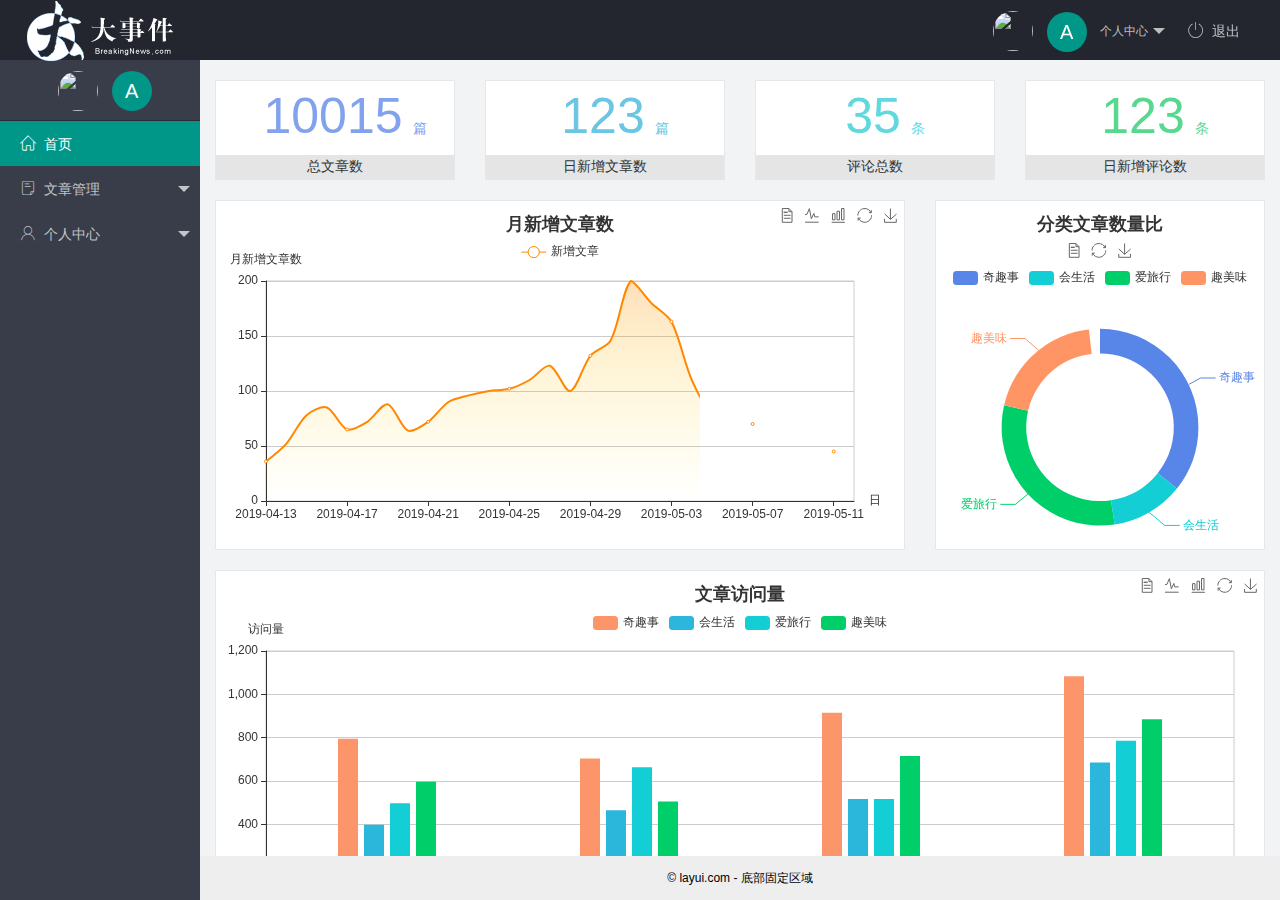
==== index.html @ a766de48 "完成了首页" ====
<!DOCTYPE html>
<html lang="en">

<head>
    <meta charset="UTF-8" />
    <meta name="viewport" content="width=device-width, initial-scale=1.0" />
    <title>后台主页</title>
    <!-- 导入 layui 的样式表 -->
    <link rel="stylesheet" href="/assets/lib/layui/css/layui.css" />
    <!-- 导入字体库 -->
    <link rel="stylesheet" href="/assets/fonts/iconfont.css">
    <!-- 导入自己的css样式表  -->
    <link rel="stylesheet" href="assets/css/index.css">
</head>

<body class="layui-layout-body">
    <div class="layui-layout layui-layout-admin">
        <div class="layui-header">
            <div class="layui-logo">
                <img src="/assets/images/logo.png" alt="" />
            </div>
            <!-- 头部区域（可配合layui已有的水平导航） -->
            <ul class="layui-nav layui-layout-right">
                <li class="layui-nav-item">
                    <!-- 右侧导航栏上面头像 -->
                    <a href="javascript:;" class="userinfo">
                        <img src="http://t.cn/RCzsdCq" class="layui-nav-img" />
                        <span class="text-avatar">A</span>
                        个人中心
                    </a>

                    <dl class="layui-nav-child">
                        <dd><a href="">基本资料</a></dd>
                        <dd><a href="">更换头像</a></dd>
                        <dd><a href="">重置密码</a></dd>
                    </dl>
                </li>
                <li class="layui-nav-item"><a href="javascript:;" id="btnout">
                    <span class="iconfont icon-tuichu
                    "></span>退出</a></li>
            </ul>
        </div>

        <div class="layui-side layui-bg-black">
            <div class="layui-side-scroll">

                <!-- 左侧侧边栏上面头像 -->
                <div class="userinfo">
                    <img src="http://t.cn/RCzsdCq" class="layui-nav-img" />
                    <span class="text-avatar">A</span>
                    <span id="welcome"></span>
                </div>
                <!-- 左侧导航区域（可配合layui已有的垂直导航） -->
                <ul class="layui-nav layui-nav-tree" lay-shrink="all">
                    <li class="layui-nav-item layui-this
            ">

                        <a href="/home/dashboard.html" target="fm"><span class="iconfont icon-home"></span>首页</a>
                    </li>
                    <li class="layui-nav-item">
                        <a class="" href="javascript:;"><span class="iconfont icon-16"></span>文章管理</a>
                        <dl class="layui-nav-child">
                            <dd>
                                <a href="javascript:;"><i class="layui-icon layui-icon-app"></i> 文章类别</a>
                            </dd>
                            <dd>
                                <a href="javascript:;"><i class="layui-icon layui-icon-app"></i> 文章列表</a>
                            </dd>
                            <dd>
                                <a href="javascript:;"><i class="layui-icon layui-icon-app"></i> 发布文章</a>
                            </dd>
                        </dl>
                    </li>
                    <li class="layui-nav-item">
                        <a href="javascript:;"><span class="iconfont icon-user"></span>个人中心</a>
                        <dl class="layui-nav-child">
                            <dd>
                                <a href="javascript:;"><i class="layui-icon layui-icon-app"></i> 基本资料</a>
                            </dd>
                            <dd>
                                <a href="javascript:;"><i class="layui-icon layui-icon-app"></i> 更换头像</a>
                            </dd>
                            <dd>
                                <a href="javascript:;"><i class="layui-icon layui-icon-app"></i> 重置密码</a>
                            </dd>
                        </dl>
                    </li>
                </ul>
            </div>
        </div>

        <div class="layui-body">
            <!-- 内容主体区域 -->
            <!-- <div style="padding: 15px;">内容主体区域</div> -->
            <iframe name="fm" src="/home/dashboard.html" frameborder="0"></iframe>
        </div>

        <div class="layui-footer">
            <!-- 底部固定区域 -->
            © layui.com - 底部固定区域
        </div>
    </div>
    <!-- 导入 layui 的JS文件 -->
    <script src="/assets/lib/layui/layui.all.js"></script>
    <!-- 引入jquery文件 -->
    <script src="/assets/lib/jquery.js"></script>
    <!-- 引入自己封装base  -->
    <script src="/assets/js/baseAPI.js"></script>
    <!-- 引入自己js文件 -->
    <script src="/assets/js/index.js"></script>
</body>

</html>
---- assets/lib/layui/css/layui.css ----
/** layui-v2.5.5 MIT License By https://www.layui.com */
 .layui-inline,img{display:inline-block;vertical-align:middle}h1,h2,h3,h4,h5,h6{font-weight:400}.layui-edge,.layui-header,.layui-inline,.layui-main{position:relative}.layui-body,.layui-edge,.layui-elip{overflow:hidden}.layui-btn,.layui-edge,.layui-inline,img{vertical-align:middle}.layui-btn,.layui-disabled,.layui-icon,.layui-unselect{-moz-user-select:none;-webkit-user-select:none;-ms-user-select:none}.layui-elip,.layui-form-checkbox span,.layui-form-pane .layui-form-label{text-overflow:ellipsis;white-space:nowrap}.layui-breadcrumb,.layui-tree-btnGroup{visibility:hidden}blockquote,body,button,dd,div,dl,dt,form,h1,h2,h3,h4,h5,h6,input,li,ol,p,pre,td,textarea,th,ul{margin:0;padding:0;-webkit-tap-highlight-color:rgba(0,0,0,0)}a:active,a:hover{outline:0}img{border:none}li{list-style:none}table{border-collapse:collapse;border-spacing:0}h4,h5,h6{font-size:100%}button,input,optgroup,option,select,textarea{font-family:inherit;font-size:inherit;font-style:inherit;font-weight:inherit;outline:0}pre{white-space:pre-wrap;white-space:-moz-pre-wrap;white-space:-pre-wrap;white-space:-o-pre-wrap;word-wrap:break-word}body{line-height:24px;font:14px Helvetica Neue,Helvetica,PingFang SC,Tahoma,Arial,sans-serif}hr{height:1px;margin:10px 0;border:0;clear:both}a{color:#333;text-decoration:none}a:hover{color:#777}a cite{font-style:normal;*cursor:pointer}.layui-border-box,.layui-border-box *{box-sizing:border-box}.layui-box,.layui-box *{box-sizing:content-box}.layui-clear{clear:both;*zoom:1}.layui-clear:after{content:'\20';clear:both;*zoom:1;display:block;height:0}.layui-inline{*display:inline;*zoom:1}.layui-edge{display:inline-block;width:0;height:0;border-width:6px;border-style:dashed;border-color:transparent}.layui-edge-top{top:-4px;border-bottom-color:#999;border-bottom-style:solid}.layui-edge-right{border-left-color:#999;border-left-style:solid}.layui-edge-bottom{top:2px;border-top-color:#999;border-top-style:solid}.layui-edge-left{border-right-color:#999;border-right-style:solid}.layui-disabled,.layui-disabled:hover{color:#d2d2d2!important;cursor:not-allowed!important}.layui-circle{border-radius:100%}.layui-show{display:block!important}.layui-hide{display:none!important}@font-face{font-family:layui-icon;src:url(../font/iconfont.eot?v=250);src:url(../font/iconfont.eot?v=250#iefix) format('embedded-opentype'),url(../font/iconfont.woff2?v=250) format('woff2'),url(../font/iconfont.woff?v=250) format('woff'),url(../font/iconfont.ttf?v=250) format('truetype'),url(../font/iconfont.svg?v=250#layui-icon) format('svg')}.layui-icon{font-family:layui-icon!important;font-size:16px;font-style:normal;-webkit-font-smoothing:antialiased;-moz-osx-font-smoothing:grayscale}.layui-icon-reply-fill:before{content:"\e611"}.layui-icon-set-fill:before{content:"\e614"}.layui-icon-menu-fill:before{content:"\e60f"}.layui-icon-search:before{content:"\e615"}.layui-icon-share:before{content:"\e641"}.layui-icon-set-sm:before{content:"\e620"}.layui-icon-engine:before{content:"\e628"}.layui-icon-close:before{content:"\1006"}.layui-icon-close-fill:before{content:"\1007"}.layui-icon-chart-screen:before{content:"\e629"}.layui-icon-star:before{content:"\e600"}.layui-icon-circle-dot:before{content:"\e617"}.layui-icon-chat:before{content:"\e606"}.layui-icon-release:before{content:"\e609"}.layui-icon-list:before{content:"\e60a"}.layui-icon-chart:before{content:"\e62c"}.layui-icon-ok-circle:before{content:"\1005"}.layui-icon-layim-theme:before{content:"\e61b"}.layui-icon-table:before{content:"\e62d"}.layui-icon-right:before{content:"\e602"}.layui-icon-left:before{content:"\e603"}.layui-icon-cart-simple:before{content:"\e698"}.layui-icon-face-cry:before{content:"\e69c"}.layui-icon-face-smile:before{content:"\e6af"}.layui-icon-survey:before{content:"\e6b2"}.layui-icon-tree:before{content:"\e62e"}.layui-icon-upload-circle:before{content:"\e62f"}.layui-icon-add-circle:before{content:"\e61f"}.layui-icon-download-circle:before{content:"\e601"}.layui-icon-templeate-1:before{content:"\e630"}.layui-icon-util:before{content:"\e631"}.layui-icon-face-surprised:before{content:"\e664"}.layui-icon-edit:before{content:"\e642"}.layui-icon-speaker:before{content:"\e645"}.layui-icon-down:before{content:"\e61a"}.layui-icon-file:before{content:"\e621"}.layui-icon-layouts:before{content:"\e632"}.layui-icon-rate-half:before{content:"\e6c9"}.layui-icon-add-circle-fine:before{content:"\e608"}.layui-icon-prev-circle:before{content:"\e633"}.layui-icon-read:before{content:"\e705"}.layui-icon-404:before{content:"\e61c"}.layui-icon-carousel:before{content:"\e634"}.layui-icon-help:before{content:"\e607"}.layui-icon-code-circle:before{content:"\e635"}.layui-icon-water:before{content:"\e636"}.layui-icon-username:before{content:"\e66f"}.layui-icon-find-fill:before{content:"\e670"}.layui-icon-about:before{content:"\e60b"}.layui-icon-location:before{content:"\e715"}.layui-icon-up:before{content:"\e619"}.layui-icon-pause:before{content:"\e651"}.layui-icon-date:before{content:"\e637"}.layui-icon-layim-uploadfile:before{content:"\e61d"}.layui-icon-delete:before{content:"\e640"}.layui-icon-play:before{content:"\e652"}.layui-icon-top:before{content:"\e604"}.layui-icon-friends:before{content:"\e612"}.layui-icon-refresh-3:before{content:"\e9aa"}.layui-icon-ok:before{content:"\e605"}.layui-icon-layer:before{content:"\e638"}.layui-icon-face-smile-fine:before{content:"\e60c"}.layui-icon-dollar:before{content:"\e659"}.layui-icon-group:before{content:"\e613"}.layui-icon-layim-download:before{content:"\e61e"}.layui-icon-picture-fine:before{content:"\e60d"}.layui-icon-link:before{content:"\e64c"}.layui-icon-diamond:before{content:"\e735"}.layui-icon-log:before{content:"\e60e"}.layui-icon-rate-solid:before{content:"\e67a"}.layui-icon-fonts-del:before{content:"\e64f"}.layui-icon-unlink:before{content:"\e64d"}.layui-icon-fonts-clear:before{content:"\e639"}.layui-icon-triangle-r:before{content:"\e623"}.layui-icon-circle:before{content:"\e63f"}.layui-icon-radio:before{content:"\e643"}.layui-icon-align-center:before{content:"\e647"}.layui-icon-align-right:before{content:"\e648"}.layui-icon-align-left:before{content:"\e649"}.layui-icon-loading-1:before{content:"\e63e"}.layui-icon-return:before{content:"\e65c"}.layui-icon-fonts-strong:before{content:"\e62b"}.layui-icon-upload:before{content:"\e67c"}.layui-icon-dialogue:before{content:"\e63a"}.layui-icon-video:before{content:"\e6ed"}.layui-icon-headset:before{content:"\e6fc"}.layui-icon-cellphone-fine:before{content:"\e63b"}.layui-icon-add-1:before{content:"\e654"}.layui-icon-face-smile-b:before{content:"\e650"}.layui-icon-fonts-html:before{content:"\e64b"}.layui-icon-form:before{content:"\e63c"}.layui-icon-cart:before{content:"\e657"}.layui-icon-camera-fill:before{content:"\e65d"}.layui-icon-tabs:before{content:"\e62a"}.layui-icon-fonts-code:before{content:"\e64e"}.layui-icon-fire:before{content:"\e756"}.layui-icon-set:before{content:"\e716"}.layui-icon-fonts-u:before{content:"\e646"}.layui-icon-triangle-d:before{content:"\e625"}.layui-icon-tips:before{content:"\e702"}.layui-icon-picture:before{content:"\e64a"}.layui-icon-more-vertical:before{content:"\e671"}.layui-icon-flag:before{content:"\e66c"}.layui-icon-loading:before{content:"\e63d"}.layui-icon-fonts-i:before{content:"\e644"}.layui-icon-refresh-1:before{content:"\e666"}.layui-icon-rmb:before{content:"\e65e"}.layui-icon-home:before{content:"\e68e"}.layui-icon-user:before{content:"\e770"}.layui-icon-notice:before{content:"\e667"}.layui-icon-login-weibo:before{content:"\e675"}.layui-icon-voice:before{content:"\e688"}.layui-icon-upload-drag:before{content:"\e681"}.layui-icon-login-qq:before{content:"\e676"}.layui-icon-snowflake:before{content:"\e6b1"}.layui-icon-file-b:before{content:"\e655"}.layui-icon-template:before{content:"\e663"}.layui-icon-auz:before{content:"\e672"}.layui-icon-console:before{content:"\e665"}.layui-icon-app:before{content:"\e653"}.layui-icon-prev:before{content:"\e65a"}.layui-icon-website:before{content:"\e7ae"}.layui-icon-next:before{content:"\e65b"}.layui-icon-component:before{content:"\e857"}.layui-icon-more:before{content:"\e65f"}.layui-icon-login-wechat:before{content:"\e677"}.layui-icon-shrink-right:before{content:"\e668"}.layui-icon-spread-left:before{content:"\e66b"}.layui-icon-camera:before{content:"\e660"}.layui-icon-note:before{content:"\e66e"}.layui-icon-refresh:before{content:"\e669"}.layui-icon-female:before{content:"\e661"}.layui-icon-male:before{content:"\e662"}.layui-icon-password:before{content:"\e673"}.layui-icon-senior:before{content:"\e674"}.layui-icon-theme:before{content:"\e66a"}.layui-icon-tread:before{content:"\e6c5"}.layui-icon-praise:before{content:"\e6c6"}.layui-icon-star-fill:before{content:"\e658"}.layui-icon-rate:before{content:"\e67b"}.layui-icon-template-1:before{content:"\e656"}.layui-icon-vercode:before{content:"\e679"}.layui-icon-cellphone:before{content:"\e678"}.layui-icon-screen-full:before{content:"\e622"}.layui-icon-screen-restore:before{content:"\e758"}.layui-icon-cols:before{content:"\e610"}.layui-icon-export:before{content:"\e67d"}.layui-icon-print:before{content:"\e66d"}.layui-icon-slider:before{content:"\e714"}.layui-icon-addition:before{content:"\e624"}.layui-icon-subtraction:before{content:"\e67e"}.layui-icon-service:before{content:"\e626"}.layui-icon-transfer:before{content:"\e691"}.layui-main{width:1140px;margin:0 auto}.layui-header{z-index:1000;height:60px}.layui-header a:hover{transition:all .5s;-webkit-transition:all .5s}.layui-side{position:fixed;left:0;top:0;bottom:0;z-index:999;width:200px;overflow-x:hidden}.layui-side-scroll{position:relative;width:220px;height:100%;overflow-x:hidden}.layui-body{position:absolute;left:200px;right:0;top:0;bottom:0;z-index:998;width:auto;overflow-y:auto;box-sizing:border-box}.layui-layout-body{overflow:hidden}.layui-layout-admin .layui-header{background-color:#23262E}.layui-layout-admin .layui-side{top:60px;width:200px;overflow-x:hidden}.layui-layout-admin .layui-body{position:fixed;top:60px;bottom:44px}.layui-layout-admin .layui-main{width:auto;margin:0 15px}.layui-layout-admin .layui-footer{position:fixed;left:200px;right:0;bottom:0;height:44px;line-height:44px;padding:0 15px;background-color:#eee}.layui-layout-admin .layui-logo{position:absolute;left:0;top:0;width:200px;height:100%;line-height:60px;text-align:center;color:#009688;font-size:16px}.layui-layout-admin .layui-header .layui-nav{background:0 0}.layui-layout-left{position:absolute!important;left:200px;top:0}.layui-layout-right{position:absolute!important;right:0;top:0}.layui-container{position:relative;margin:0 auto;padding:0 15px;box-sizing:border-box}.layui-fluid{position:relative;margin:0 auto;padding:0 15px}.layui-row:after,.layui-row:before{content:'';display:block;clear:both}.layui-col-lg1,.layui-col-lg10,.layui-col-lg11,.layui-col-lg12,.layui-col-lg2,.layui-col-lg3,.layui-col-lg4,.layui-col-lg5,.layui-col-lg6,.layui-col-lg7,.layui-col-lg8,.layui-col-lg9,.layui-col-md1,.layui-col-md10,.layui-col-md11,.layui-col-md12,.layui-col-md2,.layui-col-md3,.layui-col-md4,.layui-col-md5,.layui-col-md6,.layui-col-md7,.layui-col-md8,.layui-col-md9,.layui-col-sm1,.layui-col-sm10,.layui-col-sm11,.layui-col-sm12,.layui-col-sm2,.layui-col-sm3,.layui-col-sm4,.layui-col-sm5,.layui-col-sm6,.layui-col-sm7,.layui-col-sm8,.layui-col-sm9,.layui-col-xs1,.layui-col-xs10,.layui-col-xs11,.layui-col-xs12,.layui-col-xs2,.layui-col-xs3,.layui-col-xs4,.layui-col-xs5,.layui-col-xs6,.layui-col-xs7,.layui-col-xs8,.layui-col-xs9{position:relative;display:block;box-sizing:border-box}.layui-col-xs1,.layui-col-xs10,.layui-col-xs11,.layui-col-xs12,.layui-col-xs2,.layui-col-xs3,.layui-col-xs4,.layui-col-xs5,.layui-col-xs6,.layui-col-xs7,.layui-col-xs8,.layui-col-xs9{float:left}.layui-col-xs1{width:8.33333333%}.layui-col-xs2{width:16.66666667%}.layui-col-xs3{width:25%}.layui-col-xs4{width:33.33333333%}.layui-col-xs5{width:41.66666667%}.layui-col-xs6{width:50%}.layui-col-xs7{width:58.33333333%}.layui-col-xs8{width:66.66666667%}.layui-col-xs9{width:75%}.layui-col-xs10{width:83.33333333%}.layui-col-xs11{width:91.66666667%}.layui-col-xs12{width:100%}.layui-col-xs-offset1{margin-left:8.33333333%}.layui-col-xs-offset2{margin-left:16.66666667%}.layui-col-xs-offset3{margin-left:25%}.layui-col-xs-offset4{margin-left:33.33333333%}.layui-col-xs-offset5{margin-left:41.66666667%}.layui-col-xs-offset6{margin-left:50%}.layui-col-xs-offset7{margin-left:58.33333333%}.layui-col-xs-offset8{margin-left:66.66666667%}.layui-col-xs-offset9{margin-left:75%}.layui-col-xs-offset10{margin-left:83.33333333%}.layui-col-xs-offset11{margin-left:91.66666667%}.layui-col-xs-offset12{margin-left:100%}@media screen and (max-width:768px){.layui-hide-xs{display:none!important}.layui-show-xs-block{display:block!important}.layui-show-xs-inline{display:inline!important}.layui-show-xs-inline-block{display:inline-block!important}}@media screen and (min-width:768px){.layui-container{width:750px}.layui-hide-sm{display:none!important}.layui-show-sm-block{display:block!important}.layui-show-sm-inline{display:inline!important}.layui-show-sm-inline-block{display:inline-block!important}.layui-col-sm1,.layui-col-sm10,.layui-col-sm11,.layui-col-sm12,.layui-col-sm2,.layui-col-sm3,.layui-col-sm4,.layui-col-sm5,.layui-col-sm6,.layui-col-sm7,.layui-col-sm8,.layui-col-sm9{float:left}.layui-col-sm1{width:8.33333333%}.layui-col-sm2{width:16.66666667%}.layui-col-sm3{width:25%}.layui-col-sm4{width:33.33333333%}.layui-col-sm5{width:41.66666667%}.layui-col-sm6{width:50%}.layui-col-sm7{width:58.33333333%}.layui-col-sm8{width:66.66666667%}.layui-col-sm9{width:75%}.layui-col-sm10{width:83.33333333%}.layui-col-sm11{width:91.66666667%}.layui-col-sm12{width:100%}.layui-col-sm-offset1{margin-left:8.33333333%}.layui-col-sm-offset2{margin-left:16.66666667%}.layui-col-sm-offset3{margin-left:25%}.layui-col-sm-offset4{margin-left:33.33333333%}.layui-col-sm-offset5{margin-left:41.66666667%}.layui-col-sm-offset6{margin-left:50%}.layui-col-sm-offset7{margin-left:58.33333333%}.layui-col-sm-offset8{margin-left:66.66666667%}.layui-col-sm-offset9{margin-left:75%}.layui-col-sm-offset10{margin-left:83.33333333%}.layui-col-sm-offset11{margin-left:91.66666667%}.layui-col-sm-offset12{margin-left:100%}}@media screen and (min-width:992px){.layui-container{width:970px}.layui-hide-md{display:none!important}.layui-show-md-block{display:block!important}.layui-show-md-inline{display:inline!important}.layui-show-md-inline-block{display:inline-block!important}.layui-col-md1,.layui-col-md10,.layui-col-md11,.layui-col-md12,.layui-col-md2,.layui-col-md3,.layui-col-md4,.layui-col-md5,.layui-col-md6,.layui-col-md7,.layui-col-md8,.layui-col-md9{float:left}.layui-col-md1{width:8.33333333%}.layui-col-md2{width:16.66666667%}.layui-col-md3{width:25%}.layui-col-md4{width:33.33333333%}.layui-col-md5{width:41.66666667%}.layui-col-md6{width:50%}.layui-col-md7{width:58.33333333%}.layui-col-md8{width:66.66666667%}.layui-col-md9{width:75%}.layui-col-md10{width:83.33333333%}.layui-col-md11{width:91.66666667%}.layui-col-md12{width:100%}.layui-col-md-offset1{margin-left:8.33333333%}.layui-col-md-offset2{margin-left:16.66666667%}.layui-col-md-offset3{margin-left:25%}.layui-col-md-offset4{margin-left:33.33333333%}.layui-col-md-offset5{margin-left:41.66666667%}.layui-col-md-offset6{margin-left:50%}.layui-col-md-offset7{margin-left:58.33333333%}.layui-col-md-offset8{margin-left:66.66666667%}.layui-col-md-offset9{margin-left:75%}.layui-col-md-offset10{margin-left:83.33333333%}.layui-col-md-offset11{margin-left:91.66666667%}.layui-col-md-offset12{margin-left:100%}}@media screen and (min-width:1200px){.layui-container{width:1170px}.layui-hide-lg{display:none!important}.layui-show-lg-block{display:block!important}.layui-show-lg-inline{display:inline!important}.layui-show-lg-inline-block{display:inline-block!important}.layui-col-lg1,.layui-col-lg10,.layui-col-lg11,.layui-col-lg12,.layui-col-lg2,.layui-col-lg3,.layui-col-lg4,.layui-col-lg5,.layui-col-lg6,.layui-col-lg7,.layui-col-lg8,.layui-col-lg9{float:left}.layui-col-lg1{width:8.33333333%}.layui-col-lg2{width:16.66666667%}.layui-col-lg3{width:25%}.layui-col-lg4{width:33.33333333%}.layui-col-lg5{width:41.66666667%}.layui-col-lg6{width:50%}.layui-col-lg7{width:58.33333333%}.layui-col-lg8{width:66.66666667%}.layui-col-lg9{width:75%}.layui-col-lg10{width:83.33333333%}.layui-col-lg11{width:91.66666667%}.layui-col-lg12{width:100%}.layui-col-lg-offset1{margin-left:8.33333333%}.layui-col-lg-offset2{margin-left:16.66666667%}.layui-col-lg-offset3{margin-left:25%}.layui-col-lg-offset4{margin-left:33.33333333%}.layui-col-lg-offset5{margin-left:41.66666667%}.layui-col-lg-offset6{margin-left:50%}.layui-col-lg-offset7{margin-left:58.33333333%}.layui-col-lg-offset8{margin-left:66.66666667%}.layui-col-lg-offset9{margin-left:75%}.layui-col-lg-offset10{margin-left:83.33333333%}.layui-col-lg-offset11{margin-left:91.66666667%}.layui-col-lg-offset12{margin-left:100%}}.layui-col-space1{margin:-.5px}.layui-col-space1>*{padding:.5px}.layui-col-space3{margin:-1.5px}.layui-col-space3>*{padding:1.5px}.layui-col-space5{margin:-2.5px}.layui-col-space5>*{padding:2.5px}.layui-col-space8{margin:-3.5px}.layui-col-space8>*{padding:3.5px}.layui-col-space10{margin:-5px}.layui-col-space10>*{padding:5px}.layui-col-space12{margin:-6px}.layui-col-space12>*{padding:6px}.layui-col-space15{margin:-7.5px}.layui-col-space15>*{padding:7.5px}.layui-col-space18{margin:-9px}.layui-col-space18>*{padding:9px}.layui-col-space20{margin:-10px}.layui-col-space20>*{padding:10px}.layui-col-space22{margin:-11px}.layui-col-space22>*{padding:11px}.layui-col-space25{margin:-12.5px}.layui-col-space25>*{padding:12.5px}.layui-col-space30{margin:-15px}.layui-col-space30>*{padding:15px}.layui-btn,.layui-input,.layui-select,.layui-textarea,.layui-upload-button{outline:0;-webkit-appearance:none;transition:all .3s;-webkit-transition:all .3s;box-sizing:border-box}.layui-elem-quote{margin-bottom:10px;padding:15px;line-height:22px;border-left:5px solid #009688;border-radius:0 2px 2px 0;background-color:#f2f2f2}.layui-quote-nm{border-style:solid;border-width:1px 1px 1px 5px;background:0 0}.layui-elem-field{margin-bottom:10px;padding:0;border-width:1px;border-style:solid}.layui-elem-field legend{margin-left:20px;padding:0 10px;font-size:20px;font-weight:300}.layui-field-title{margin:10px 0 20px;border-width:1px 0 0}.layui-field-box{padding:10px 15px}.layui-field-title .layui-field-box{padding:10px 0}.layui-progress{position:relative;height:6px;border-radius:20px;background-color:#e2e2e2}.layui-progress-bar{position:absolute;left:0;top:0;width:0;max-width:100%;height:6px;border-radius:20px;text-align:right;background-color:#5FB878;transition:all .3s;-webkit-transition:all .3s}.layui-progress-big,.layui-progress-big .layui-progress-bar{height:18px;line-height:18px}.layui-progress-text{position:relative;top:-20px;line-height:18px;font-size:12px;color:#666}.layui-progress-big .layui-progress-text{position:static;padding:0 10px;color:#fff}.layui-collapse{border-width:1px;border-style:solid;border-radius:2px}.layui-colla-content,.layui-colla-item{border-top-width:1px;border-top-style:solid}.layui-colla-item:first-child{border-top:none}.layui-colla-title{position:relative;height:42px;line-height:42px;padding:0 15px 0 35px;color:#333;background-color:#f2f2f2;cursor:pointer;font-size:14px;overflow:hidden}.layui-colla-content{display:none;padding:10px 15px;line-height:22px;color:#666}.layui-colla-icon{position:absolute;left:15px;top:0;font-size:14px}.layui-card{margin-bottom:15px;border-radius:2px;background-color:#fff;box-shadow:0 1px 2px 0 rgba(0,0,0,.05)}.layui-card:last-child{margin-bottom:0}.layui-card-header{position:relative;height:42px;line-height:42px;padding:0 15px;border-bottom:1px solid #f6f6f6;color:#333;border-radius:2px 2px 0 0;font-size:14px}.layui-bg-black,.layui-bg-blue,.layui-bg-cyan,.layui-bg-green,.layui-bg-orange,.layui-bg-red{color:#fff!important}.layui-card-body{position:relative;padding:10px 15px;line-height:24px}.layui-card-body[pad15]{padding:15px}.layui-card-body[pad20]{padding:20px}.layui-card-body .layui-table{margin:5px 0}.layui-card .layui-tab{margin:0}.layui-panel-window{position:relative;padding:15px;border-radius:0;border-top:5px solid #E6E6E6;background-color:#fff}.layui-auxiliar-moving{position:fixed;left:0;right:0;top:0;bottom:0;width:100%;height:100%;background:0 0;z-index:9999999999}.layui-form-label,.layui-form-mid,.layui-form-select,.layui-input-block,.layui-input-inline,.layui-textarea{position:relative}.layui-bg-red{background-color:#FF5722!important}.layui-bg-orange{background-color:#FFB800!important}.layui-bg-green{background-color:#009688!important}.layui-bg-cyan{background-color:#2F4056!important}.layui-bg-blue{background-color:#1E9FFF!important}.layui-bg-black{background-color:#393D49!important}.layui-bg-gray{background-color:#eee!important;color:#666!important}.layui-badge-rim,.layui-colla-content,.layui-colla-item,.layui-collapse,.layui-elem-field,.layui-form-pane .layui-form-item[pane],.layui-form-pane .layui-form-label,.layui-input,.layui-layedit,.layui-layedit-tool,.layui-quote-nm,.layui-select,.layui-tab-bar,.layui-tab-card,.layui-tab-title,.layui-tab-title .layui-this:after,.layui-textarea{border-color:#e6e6e6}.layui-timeline-item:before,hr{background-color:#e6e6e6}.layui-text{line-height:22px;font-size:14px;color:#666}.layui-text h1,.layui-text h2,.layui-text h3{font-weight:500;color:#333}.layui-text h1{font-size:30px}.layui-text h2{font-size:24px}.layui-text h3{font-size:18px}.layui-text a:not(.layui-btn){color:#01AAED}.layui-text a:not(.layui-btn):hover{text-decoration:underline}.layui-text ul{padding:5px 0 5px 15px}.layui-text ul li{margin-top:5px;list-style-type:disc}.layui-text em,.layui-word-aux{color:#999!important;padding:0 5px!important}.layui-btn{display:inline-block;height:38px;line-height:38px;padding:0 18px;background-color:#009688;color:#fff;white-space:nowrap;text-align:center;font-size:14px;border:none;border-radius:2px;cursor:pointer}.layui-btn:hover{opacity:.8;filter:alpha(opacity=80);color:#fff}.layui-btn:active{opacity:1;filter:alpha(opacity=100)}.layui-btn+.layui-btn{margin-left:10px}.layui-btn-container{font-size:0}.layui-btn-container .layui-btn{margin-right:10px;margin-bottom:10px}.layui-btn-container .layui-btn+.layui-btn{margin-left:0}.layui-table .layui-btn-container .layui-btn{margin-bottom:9px}.layui-btn-radius{border-radius:100px}.layui-btn .layui-icon{margin-right:3px;font-size:18px;vertical-align:bottom;vertical-align:middle\9}.layui-btn-primary{border:1px solid #C9C9C9;background-color:#fff;color:#555}.layui-btn-primary:hover{border-color:#009688;color:#333}.layui-btn-normal{background-color:#1E9FFF}.layui-btn-warm{background-color:#FFB800}.layui-btn-danger{background-color:#FF5722}.layui-btn-checked{background-color:#5FB878}.layui-btn-disabled,.layui-btn-disabled:active,.layui-btn-disabled:hover{border:1px solid #e6e6e6;background-color:#FBFBFB;color:#C9C9C9;cursor:not-allowed;opacity:1}.layui-btn-lg{height:44px;line-height:44px;padding:0 25px;font-size:16px}.layui-btn-sm{height:30px;line-height:30px;padding:0 10px;font-size:12px}.layui-btn-sm i{font-size:16px!important}.layui-btn-xs{height:22px;line-height:22px;padding:0 5px;font-size:12px}.layui-btn-xs i{font-size:14px!important}.layui-btn-group{display:inline-block;vertical-align:middle;font-size:0}.layui-btn-group .layui-btn{margin-left:0!important;margin-right:0!important;border-left:1px solid rgba(255,255,255,.5);border-radius:0}.layui-btn-group .layui-btn-primary{border-left:none}.layui-btn-group .layui-btn-primary:hover{border-color:#C9C9C9;color:#009688}.layui-btn-group .layui-btn:first-child{border-left:none;border-radius:2px 0 0 2px}.layui-btn-group .layui-btn-primary:first-child{border-left:1px solid #c9c9c9}.layui-btn-group .layui-btn:last-child{border-radius:0 2px 2px 0}.layui-btn-group .layui-btn+.layui-btn{margin-left:0}.layui-btn-group+.layui-btn-group{margin-left:10px}.layui-btn-fluid{width:100%}.layui-input,.layui-select,.layui-textarea{height:38px;line-height:1.3;line-height:38px\9;border-width:1px;border-style:solid;background-color:#fff;border-radius:2px}.layui-input::-webkit-input-placeholder,.layui-select::-webkit-input-placeholder,.layui-textarea::-webkit-input-placeholder{line-height:1.3}.layui-input,.layui-textarea{display:block;width:100%;padding-left:10px}.layui-input:hover,.layui-textarea:hover{border-color:#D2D2D2!important}.layui-input:focus,.layui-textarea:focus{border-color:#C9C9C9!important}.layui-textarea{min-height:100px;height:auto;line-height:20px;padding:6px 10px;resize:vertical}.layui-select{padding:0 10px}.layui-form input[type=checkbox],.layui-form input[type=radio],.layui-form select{display:none}.layui-form [lay-ignore]{display:initial}.layui-form-item{margin-bottom:15px;clear:both;*zoom:1}.layui-form-item:after{content:'\20';clear:both;*zoom:1;display:block;height:0}.layui-form-label{float:left;display:block;padding:9px 15px;width:80px;font-weight:400;line-height:20px;text-align:right}.layui-form-label-col{display:block;float:none;padding:9px 0;line-height:20px;text-align:left}.layui-form-item .layui-inline{margin-bottom:5px;margin-right:10px}.layui-input-block{margin-left:110px;min-height:36px}.layui-input-inline{display:inline-block;vertical-align:middle}.layui-form-item .layui-input-inline{float:left;width:190px;margin-right:10px}.layui-form-text .layui-input-inline{width:auto}.layui-form-mid{float:left;display:block;padding:9px 0!important;line-height:20px;margin-right:10px}.layui-form-danger+.layui-form-select .layui-input,.layui-form-danger:focus{border-color:#FF5722!important}.layui-form-select .layui-input{padding-right:30px;cursor:pointer}.layui-form-select .layui-edge{position:absolute;right:10px;top:50%;margin-top:-3px;cursor:pointer;border-width:6px;border-top-color:#c2c2c2;border-top-style:solid;transition:all .3s;-webkit-transition:all .3s}.layui-form-select dl{display:none;position:absolute;left:0;top:42px;padding:5px 0;z-index:899;min-width:100%;border:1px solid #d2d2d2;max-height:300px;overflow-y:auto;background-color:#fff;border-radius:2px;box-shadow:0 2px 4px rgba(0,0,0,.12);box-sizing:border-box}.layui-form-select dl dd,.layui-form-select dl dt{padding:0 10px;line-height:36px;white-space:nowrap;overflow:hidden;text-overflow:ellipsis}.layui-form-select dl dt{font-size:12px;color:#999}.layui-form-select dl dd{cursor:pointer}.layui-form-select dl dd:hover{background-color:#f2f2f2;-webkit-transition:.5s all;transition:.5s all}.layui-form-select .layui-select-group dd{padding-left:20px}.layui-form-select dl dd.layui-select-tips{padding-left:10px!important;color:#999}.layui-form-select dl dd.layui-this{background-color:#5FB878;color:#fff}.layui-form-checkbox,.layui-form-select dl dd.layui-disabled{background-color:#fff}.layui-form-selected dl{display:block}.layui-form-checkbox,.layui-form-checkbox *,.layui-form-switch{display:inline-block;vertical-align:middle}.layui-form-selected .layui-edge{margin-top:-9px;-webkit-transform:rotate(180deg);transform:rotate(180deg);margin-top:-3px\9}:root .layui-form-selected .layui-edge{margin-top:-9px\0/IE9}.layui-form-selectup dl{top:auto;bottom:42px}.layui-select-none{margin:5px 0;text-align:center;color:#999}.layui-select-disabled .layui-disabled{border-color:#eee!important}.layui-select-disabled .layui-edge{border-top-color:#d2d2d2}.layui-form-checkbox{position:relative;height:30px;line-height:30px;margin-right:10px;padding-right:30px;cursor:pointer;font-size:0;-webkit-transition:.1s linear;transition:.1s linear;box-sizing:border-box}.layui-form-checkbox span{padding:0 10px;height:100%;font-size:14px;border-radius:2px 0 0 2px;background-color:#d2d2d2;color:#fff;overflow:hidden}.layui-form-checkbox:hover span{background-color:#c2c2c2}.layui-form-checkbox i{position:absolute;right:0;top:0;width:30px;height:28px;border:1px solid #d2d2d2;border-left:none;border-radius:0 2px 2px 0;color:#fff;font-size:20px;text-align:center}.layui-form-checkbox:hover i{border-color:#c2c2c2;color:#c2c2c2}.layui-form-checked,.layui-form-checked:hover{border-color:#5FB878}.layui-form-checked span,.layui-form-checked:hover span{background-color:#5FB878}.layui-form-checked i,.layui-form-checked:hover i{color:#5FB878}.layui-form-item .layui-form-checkbox{margin-top:4px}.layui-form-checkbox[lay-skin=primary]{height:auto!important;line-height:normal!important;min-width:18px;min-height:18px;border:none!important;margin-right:0;padding-left:28px;padding-right:0;background:0 0}.layui-form-checkbox[lay-skin=primary] span{padding-left:0;padding-right:15px;line-height:18px;background:0 0;color:#666}.layui-form-checkbox[lay-skin=primary] i{right:auto;left:0;width:16px;height:16px;line-height:16px;border:1px solid #d2d2d2;font-size:12px;border-radius:2px;background-color:#fff;-webkit-transition:.1s linear;transition:.1s linear}.layui-form-checkbox[lay-skin=primary]:hover i{border-color:#5FB878;color:#fff}.layui-form-checked[lay-skin=primary] i{border-color:#5FB878!important;background-color:#5FB878;color:#fff}.layui-checkbox-disbaled[lay-skin=primary] span{background:0 0!important;color:#c2c2c2}.layui-checkbox-disbaled[lay-skin=primary]:hover i{border-color:#d2d2d2}.layui-form-item .layui-form-checkbox[lay-skin=primary]{margin-top:10px}.layui-form-switch{position:relative;height:22px;line-height:22px;min-width:35px;padding:0 5px;margin-top:8px;border:1px solid #d2d2d2;border-radius:20px;cursor:pointer;background-color:#fff;-webkit-transition:.1s linear;transition:.1s linear}.layui-form-switch i{position:absolute;left:5px;top:3px;width:16px;height:16px;border-radius:20px;background-color:#d2d2d2;-webkit-transition:.1s linear;transition:.1s linear}.layui-form-switch em{position:relative;top:0;width:25px;margin-left:21px;padding:0!important;text-align:center!important;color:#999!important;font-style:normal!important;font-size:12px}.layui-form-onswitch{border-color:#5FB878;background-color:#5FB878}.layui-checkbox-disbaled,.layui-checkbox-disbaled i{border-color:#e2e2e2!important}.layui-form-onswitch i{left:100%;margin-left:-21px;background-color:#fff}.layui-form-onswitch em{margin-left:5px;margin-right:21px;color:#fff!important}.layui-checkbox-disbaled span{background-color:#e2e2e2!important}.layui-checkbox-disbaled:hover i{color:#fff!important}[lay-radio]{display:none}.layui-form-radio,.layui-form-radio *{display:inline-block;vertical-align:middle}.layui-form-radio{line-height:28px;margin:6px 10px 0 0;padding-right:10px;cursor:pointer;font-size:0}.layui-form-radio *{font-size:14px}.layui-form-radio>i{margin-right:8px;font-size:22px;color:#c2c2c2}.layui-form-radio>i:hover,.layui-form-radioed>i{color:#5FB878}.layui-radio-disbaled>i{color:#e2e2e2!important}.layui-form-pane .layui-form-label{width:110px;padding:8px 15px;height:38px;line-height:20px;border-width:1px;border-style:solid;border-radius:2px 0 0 2px;text-align:center;background-color:#FBFBFB;overflow:hidden;box-sizing:border-box}.layui-form-pane .layui-input-inline{margin-left:-1px}.layui-form-pane .layui-input-block{margin-left:110px;left:-1px}.layui-form-pane .layui-input{border-radius:0 2px 2px 0}.layui-form-pane .layui-form-text .layui-form-label{float:none;width:100%;border-radius:2px;box-sizing:border-box;text-align:left}.layui-form-pane .layui-form-text .layui-input-inline{display:block;margin:0;top:-1px;clear:both}.layui-form-pane .layui-form-text .layui-input-block{margin:0;left:0;top:-1px}.layui-form-pane .layui-form-text .layui-textarea{min-height:100px;border-radius:0 0 2px 2px}.layui-form-pane .layui-form-checkbox{margin:4px 0 4px 10px}.layui-form-pane .layui-form-radio,.layui-form-pane .layui-form-switch{margin-top:6px;margin-left:10px}.layui-form-pane .layui-form-item[pane]{position:relative;border-width:1px;border-style:solid}.layui-form-pane .layui-form-item[pane] .layui-form-label{position:absolute;left:0;top:0;height:100%;border-width:0 1px 0 0}.layui-form-pane .layui-form-item[pane] .layui-input-inline{margin-left:110px}@media screen and (max-width:450px){.layui-form-item .layui-form-label{text-overflow:ellipsis;overflow:hidden;white-space:nowrap}.layui-form-item .layui-inline{display:block;margin-right:0;margin-bottom:20px;clear:both}.layui-form-item .layui-inline:after{content:'\20';clear:both;display:block;height:0}.layui-form-item .layui-input-inline{display:block;float:none;left:-3px;width:auto;margin:0 0 10px 112px}.layui-form-item .layui-input-inline+.layui-form-mid{margin-left:110px;top:-5px;padding:0}.layui-form-item .layui-form-checkbox{margin-right:5px;margin-bottom:5px}}.layui-layedit{border-width:1px;border-style:solid;border-radius:2px}.layui-layedit-tool{padding:3px 5px;border-bottom-width:1px;border-bottom-style:solid;font-size:0}.layedit-tool-fixed{position:fixed;top:0;border-top:1px solid #e2e2e2}.layui-layedit-tool .layedit-tool-mid,.layui-layedit-tool .layui-icon{display:inline-block;vertical-align:middle;text-align:center;font-size:14px}.layui-layedit-tool .layui-icon{position:relative;width:32px;height:30px;line-height:30px;margin:3px 5px;color:#777;cursor:pointer;border-radius:2px}.layui-layedit-tool .layui-icon:hover{color:#393D49}.layui-layedit-tool .layui-icon:active{color:#000}.layui-layedit-tool .layedit-tool-active{background-color:#e2e2e2;color:#000}.layui-layedit-tool .layui-disabled,.layui-layedit-tool .layui-disabled:hover{color:#d2d2d2;cursor:not-allowed}.layui-layedit-tool .layedit-tool-mid{width:1px;height:18px;margin:0 10px;background-color:#d2d2d2}.layedit-tool-html{width:50px!important;font-size:30px!important}.layedit-tool-b,.layedit-tool-code,.layedit-tool-help{font-size:16px!important}.layedit-tool-d,.layedit-tool-face,.layedit-tool-image,.layedit-tool-unlink{font-size:18px!important}.layedit-tool-image input{position:absolute;font-size:0;left:0;top:0;width:100%;height:100%;opacity:.01;filter:Alpha(opacity=1);cursor:pointer}.layui-layedit-iframe iframe{display:block;width:100%}#LAY_layedit_code{overflow:hidden}.layui-laypage{display:inline-block;*display:inline;*zoom:1;vertical-align:middle;margin:10px 0;font-size:0}.layui-laypage>a:first-child,.layui-laypage>a:first-child em{border-radius:2px 0 0 2px}.layui-laypage>a:last-child,.layui-laypage>a:last-child em{border-radius:0 2px 2px 0}.layui-laypage>:first-child{margin-left:0!important}.layui-laypage>:last-child{margin-right:0!important}.layui-laypage a,.layui-laypage button,.layui-laypage input,.layui-laypage select,.layui-laypage span{border:1px solid #e2e2e2}.layui-laypage a,.layui-laypage span{display:inline-block;*display:inline;*zoom:1;vertical-align:middle;padding:0 15px;height:28px;line-height:28px;margin:0 -1px 5px 0;background-color:#fff;color:#333;font-size:12px}.layui-flow-more a *,.layui-laypage input,.layui-table-view select[lay-ignore]{display:inline-block}.layui-laypage a:hover{color:#009688}.layui-laypage em{font-style:normal}.layui-laypage .layui-laypage-spr{color:#999;font-weight:700}.layui-laypage a{text-decoration:none}.layui-laypage .layui-laypage-curr{position:relative}.layui-laypage .layui-laypage-curr em{position:relative;color:#fff}.layui-laypage .layui-laypage-curr .layui-laypage-em{position:absolute;left:-1px;top:-1px;padding:1px;width:100%;height:100%;background-color:#009688}.layui-laypage-em{border-radius:2px}.layui-laypage-next em,.layui-laypage-prev em{font-family:Sim sun;font-size:16px}.layui-laypage .layui-laypage-count,.layui-laypage .layui-laypage-limits,.layui-laypage .layui-laypage-refresh,.layui-laypage .layui-laypage-skip{margin-left:10px;margin-right:10px;padding:0;border:none}.layui-laypage .layui-laypage-limits,.layui-laypage .layui-laypage-refresh{vertical-align:top}.layui-laypage .layui-laypage-refresh i{font-size:18px;cursor:pointer}.layui-laypage select{height:22px;padding:3px;border-radius:2px;cursor:pointer}.layui-laypage .layui-laypage-skip{height:30px;line-height:30px;color:#999}.layui-laypage button,.layui-laypage input{height:30px;line-height:30px;border-radius:2px;vertical-align:top;background-color:#fff;box-sizing:border-box}.layui-laypage input{width:40px;margin:0 10px;padding:0 3px;text-align:center}.layui-laypage input:focus,.layui-laypage select:focus{border-color:#009688!important}.layui-laypage button{margin-left:10px;padding:0 10px;cursor:pointer}.layui-table,.layui-table-view{margin:10px 0}.layui-flow-more{margin:10px 0;text-align:center;color:#999;font-size:14px}.layui-flow-more a{height:32px;line-height:32px}.layui-flow-more a *{vertical-align:top}.layui-flow-more a cite{padding:0 20px;border-radius:3px;background-color:#eee;color:#333;font-style:normal}.layui-flow-more a cite:hover{opacity:.8}.layui-flow-more a i{font-size:30px;color:#737383}.layui-table{width:100%;background-color:#fff;color:#666}.layui-table tr{transition:all .3s;-webkit-transition:all .3s}.layui-table th{text-align:left;font-weight:400}.layui-table tbody tr:hover,.layui-table thead tr,.layui-table-click,.layui-table-header,.layui-table-hover,.layui-table-mend,.layui-table-patch,.layui-table-tool,.layui-table-total,.layui-table-total tr,.layui-table[lay-even] tr:nth-child(even){background-color:#f2f2f2}.layui-table td,.layui-table th,.layui-table-col-set,.layui-table-fixed-r,.layui-table-grid-down,.layui-table-header,.layui-table-page,.layui-table-tips-main,.layui-table-tool,.layui-table-total,.layui-table-view,.layui-table[lay-skin=line],.layui-table[lay-skin=row]{border-width:1px;border-style:solid;border-color:#e6e6e6}.layui-table td,.layui-table th{position:relative;padding:9px 15px;min-height:20px;line-height:20px;font-size:14px}.layui-table[lay-skin=line] td,.layui-table[lay-skin=line] th{border-width:0 0 1px}.layui-table[lay-skin=row] td,.layui-table[lay-skin=row] th{border-width:0 1px 0 0}.layui-table[lay-skin=nob] td,.layui-table[lay-skin=nob] th{border:none}.layui-table img{max-width:100px}.layui-table[lay-size=lg] td,.layui-table[lay-size=lg] th{padding:15px 30px}.layui-table-view .layui-table[lay-size=lg] .layui-table-cell{height:40px;line-height:40px}.layui-table[lay-size=sm] td,.layui-table[lay-size=sm] th{font-size:12px;padding:5px 10px}.layui-table-view .layui-table[lay-size=sm] .layui-table-cell{height:20px;line-height:20px}.layui-table[lay-data]{display:none}.layui-table-box{position:relative;overflow:hidden}.layui-table-view .layui-table{position:relative;width:auto;margin:0}.layui-table-view .layui-table[lay-skin=line]{border-width:0 1px 0 0}.layui-table-view .layui-table[lay-skin=row]{border-width:0 0 1px}.layui-table-view .layui-table td,.layui-table-view .layui-table th{padding:5px 0;border-top:none;border-left:none}.layui-table-view .layui-table th.layui-unselect .layui-table-cell span{cursor:pointer}.layui-table-view .layui-table td{cursor:default}.layui-table-view .layui-table td[data-edit=text]{cursor:text}.layui-table-view .layui-form-checkbox[lay-skin=primary] i{width:18px;height:18px}.layui-table-view .layui-form-radio{line-height:0;padding:0}.layui-table-view .layui-form-radio>i{margin:0;font-size:20px}.layui-table-init{position:absolute;left:0;top:0;width:100%;height:100%;text-align:center;z-index:110}.layui-table-init .layui-icon{position:absolute;left:50%;top:50%;margin:-15px 0 0 -15px;font-size:30px;color:#c2c2c2}.layui-table-header{border-width:0 0 1px;overflow:hidden}.layui-table-header .layui-table{margin-bottom:-1px}.layui-table-tool .layui-inline[lay-event]{position:relative;width:26px;height:26px;padding:5px;line-height:16px;margin-right:10px;text-align:center;color:#333;border:1px solid #ccc;cursor:pointer;-webkit-transition:.5s all;transition:.5s all}.layui-table-tool .layui-inline[lay-event]:hover{border:1px solid #999}.layui-table-tool-temp{padding-right:120px}.layui-table-tool-self{position:absolute;right:17px;top:10px}.layui-table-tool .layui-table-tool-self .layui-inline[lay-event]{margin:0 0 0 10px}.layui-table-tool-panel{position:absolute;top:29px;left:-1px;padding:5px 0;min-width:150px;min-height:40px;border:1px solid #d2d2d2;text-align:left;overflow-y:auto;background-color:#fff;box-shadow:0 2px 4px rgba(0,0,0,.12)}.layui-table-cell,.layui-table-tool-panel li{overflow:hidden;text-overflow:ellipsis;white-space:nowrap}.layui-table-tool-panel li{padding:0 10px;line-height:30px;-webkit-transition:.5s all;transition:.5s all}.layui-table-tool-panel li .layui-form-checkbox[lay-skin=primary]{width:100%;padding-left:28px}.layui-table-tool-panel li:hover{background-color:#f2f2f2}.layui-table-tool-panel li .layui-form-checkbox[lay-skin=primary] i{position:absolute;left:0;top:0}.layui-table-tool-panel li .layui-form-checkbox[lay-skin=primary] span{padding:0}.layui-table-tool .layui-table-tool-self .layui-table-tool-panel{left:auto;right:-1px}.layui-table-col-set{position:absolute;right:0;top:0;width:20px;height:100%;border-width:0 0 0 1px;background-color:#fff}.layui-table-sort{width:10px;height:20px;margin-left:5px;cursor:pointer!important}.layui-table-sort .layui-edge{position:absolute;left:5px;border-width:5px}.layui-table-sort .layui-table-sort-asc{top:3px;border-top:none;border-bottom-style:solid;border-bottom-color:#b2b2b2}.layui-table-sort .layui-table-sort-asc:hover{border-bottom-color:#666}.layui-table-sort .layui-table-sort-desc{bottom:5px;border-bottom:none;border-top-style:solid;border-top-color:#b2b2b2}.layui-table-sort .layui-table-sort-desc:hover{border-top-color:#666}.layui-table-sort[lay-sort=asc] .layui-table-sort-asc{border-bottom-color:#000}.layui-table-sort[lay-sort=desc] .layui-table-sort-desc{border-top-color:#000}.layui-table-cell{height:28px;line-height:28px;padding:0 15px;position:relative;box-sizing:border-box}.layui-table-cell .layui-form-checkbox[lay-skin=primary]{top:-1px;padding:0}.layui-table-cell .layui-table-link{color:#01AAED}.laytable-cell-checkbox,.laytable-cell-numbers,.laytable-cell-radio,.laytable-cell-space{padding:0;text-align:center}.layui-table-body{position:relative;overflow:auto;margin-right:-1px;margin-bottom:-1px}.layui-table-body .layui-none{line-height:26px;padding:15px;text-align:center;color:#999}.layui-table-fixed{position:absolute;left:0;top:0;z-index:101}.layui-table-fixed .layui-table-body{overflow:hidden}.layui-table-fixed-l{box-shadow:0 -1px 8px rgba(0,0,0,.08)}.layui-table-fixed-r{left:auto;right:-1px;border-width:0 0 0 1px;box-shadow:-1px 0 8px rgba(0,0,0,.08)}.layui-table-fixed-r .layui-table-header{position:relative;overflow:visible}.layui-table-mend{position:absolute;right:-49px;top:0;height:100%;width:50px}.layui-table-tool{position:relative;z-index:890;width:100%;min-height:50px;line-height:30px;padding:10px 15px;border-width:0 0 1px}.layui-table-tool .layui-btn-container{margin-bottom:-10px}.layui-table-page,.layui-table-total{border-width:1px 0 0;margin-bottom:-1px;overflow:hidden}.layui-table-page{position:relative;width:100%;padding:7px 7px 0;height:41px;font-size:12px;white-space:nowrap}.layui-table-page>div{height:26px}.layui-table-page .layui-laypage{margin:0}.layui-table-page .layui-laypage a,.layui-table-page .layui-laypage span{height:26px;line-height:26px;margin-bottom:10px;border:none;background:0 0}.layui-table-page .layui-laypage a,.layui-table-page .layui-laypage span.layui-laypage-curr{padding:0 12px}.layui-table-page .layui-laypage span{margin-left:0;padding:0}.layui-table-page .layui-laypage .layui-laypage-prev{margin-left:-7px!important}.layui-table-page .layui-laypage .layui-laypage-curr .layui-laypage-em{left:0;top:0;padding:0}.layui-table-page .layui-laypage button,.layui-table-page .layui-laypage input{height:26px;line-height:26px}.layui-table-page .layui-laypage input{width:40px}.layui-table-page .layui-laypage button{padding:0 10px}.layui-table-page select{height:18px}.layui-table-patch .layui-table-cell{padding:0;width:30px}.layui-table-edit{position:absolute;left:0;top:0;width:100%;height:100%;padding:0 14px 1px;border-radius:0;box-shadow:1px 1px 20px rgba(0,0,0,.15)}.layui-table-edit:focus{border-color:#5FB878!important}select.layui-table-edit{padding:0 0 0 10px;border-color:#C9C9C9}.layui-table-view .layui-form-checkbox,.layui-table-view .layui-form-radio,.layui-table-view .layui-form-switch{top:0;margin:0;box-sizing:content-box}.layui-table-view .layui-form-checkbox{top:-1px;height:26px;line-height:26px}.layui-table-view .layui-form-checkbox i{height:26px}.layui-table-grid .layui-table-cell{overflow:visible}.layui-table-grid-down{position:absolute;top:0;right:0;width:26px;height:100%;padding:5px 0;border-width:0 0 0 1px;text-align:center;background-color:#fff;color:#999;cursor:pointer}.layui-table-grid-down .layui-icon{position:absolute;top:50%;left:50%;margin:-8px 0 0 -8px}.layui-table-grid-down:hover{background-color:#fbfbfb}body .layui-table-tips .layui-layer-content{background:0 0;padding:0;box-shadow:0 1px 6px rgba(0,0,0,.12)}.layui-table-tips-main{margin:-44px 0 0 -1px;max-height:150px;padding:8px 15px;font-size:14px;overflow-y:scroll;background-color:#fff;color:#666}.layui-table-tips-c{position:absolute;right:-3px;top:-13px;width:20px;height:20px;padding:3px;cursor:pointer;background-color:#666;border-radius:50%;color:#fff}.layui-table-tips-c:hover{background-color:#777}.layui-table-tips-c:before{position:relative;right:-2px}.layui-upload-file{display:none!important;opacity:.01;filter:Alpha(opacity=1)}.layui-upload-drag,.layui-upload-form,.layui-upload-wrap{display:inline-block}.layui-upload-list{margin:10px 0}.layui-upload-choose{padding:0 10px;color:#999}.layui-upload-drag{position:relative;padding:30px;border:1px dashed #e2e2e2;background-color:#fff;text-align:center;cursor:pointer;color:#999}.layui-upload-drag .layui-icon{font-size:50px;color:#009688}.layui-upload-drag[lay-over]{border-color:#009688}.layui-upload-iframe{position:absolute;width:0;height:0;border:0;visibility:hidden}.layui-upload-wrap{position:relative;vertical-align:middle}.layui-upload-wrap .layui-upload-file{display:block!important;position:absolute;left:0;top:0;z-index:10;font-size:100px;width:100%;height:100%;opacity:.01;filter:Alpha(opacity=1);cursor:pointer}.layui-transfer-active,.layui-transfer-box{display:inline-block;vertical-align:middle}.layui-transfer-box,.layui-transfer-header,.layui-transfer-search{border-width:0;border-style:solid;border-color:#e6e6e6}.layui-transfer-box{position:relative;border-width:1px;width:200px;height:360px;border-radius:2px;background-color:#fff}.layui-transfer-box .layui-form-checkbox{width:100%;margin:0!important}.layui-transfer-header{height:38px;line-height:38px;padding:0 10px;border-bottom-width:1px}.layui-transfer-search{position:relative;padding:10px;border-bottom-width:1px}.layui-transfer-search .layui-input{height:32px;padding-left:30px;font-size:12px}.layui-transfer-search .layui-icon-search{position:absolute;left:20px;top:50%;margin-top:-8px;color:#666}.layui-transfer-active{margin:0 15px}.layui-transfer-active .layui-btn{display:block;margin:0;padding:0 15px;background-color:#5FB878;border-color:#5FB878;color:#fff}.layui-transfer-active .layui-btn-disabled{background-color:#FBFBFB;border-color:#e6e6e6;color:#C9C9C9}.layui-transfer-active .layui-btn:first-child{margin-bottom:15px}.layui-transfer-active .layui-btn .layui-icon{margin:0;font-size:14px!important}.layui-transfer-data{padding:5px 0;overflow:auto}.layui-transfer-data li{height:32px;line-height:32px;padding:0 10px}.layui-transfer-data li:hover{background-color:#f2f2f2;transition:.5s all}.layui-transfer-data .layui-none{padding:15px 10px;text-align:center;color:#999}.layui-nav{position:relative;padding:0 20px;background-color:#393D49;color:#fff;border-radius:2px;font-size:0;box-sizing:border-box}.layui-nav *{font-size:14px}.layui-nav .layui-nav-item{position:relative;display:inline-block;*display:inline;*zoom:1;vertical-align:middle;line-height:60px}.layui-nav .layui-nav-item a{display:block;padding:0 20px;color:#fff;color:rgba(255,255,255,.7);transition:all .3s;-webkit-transition:all .3s}.layui-nav .layui-this:after,.layui-nav-bar,.layui-nav-tree .layui-nav-itemed:after{position:absolute;left:0;top:0;width:0;height:5px;background-color:#5FB878;transition:all .2s;-webkit-transition:all .2s}.layui-nav-bar{z-index:1000}.layui-nav .layui-nav-item a:hover,.layui-nav .layui-this a{color:#fff}.layui-nav .layui-this:after{content:'';top:auto;bottom:0;width:100%}.layui-nav-img{width:30px;height:30px;margin-right:10px;border-radius:50%}.layui-nav .layui-nav-more{content:'';width:0;height:0;border-style:solid dashed dashed;border-color:#fff transparent transparent;overflow:hidden;cursor:pointer;transition:all .2s;-webkit-transition:all .2s;position:absolute;top:50%;right:3px;margin-top:-3px;border-width:6px;border-top-color:rgba(255,255,255,.7)}.layui-nav .layui-nav-mored,.layui-nav-itemed>a .layui-nav-more{margin-top:-9px;border-style:dashed dashed solid;border-color:transparent transparent #fff}.layui-nav-child{display:none;position:absolute;left:0;top:65px;min-width:100%;line-height:36px;padding:5px 0;box-shadow:0 2px 4px rgba(0,0,0,.12);border:1px solid #d2d2d2;background-color:#fff;z-index:100;border-radius:2px;white-space:nowrap}.layui-nav .layui-nav-child a{color:#333}.layui-nav .layui-nav-child a:hover{background-color:#f2f2f2;color:#000}.layui-nav-child dd{position:relative}.layui-nav .layui-nav-child dd.layui-this a,.layui-nav-child dd.layui-this{background-color:#5FB878;color:#fff}.layui-nav-child dd.layui-this:after{display:none}.layui-nav-tree{width:200px;padding:0}.layui-nav-tree .layui-nav-item{display:block;width:100%;line-height:45px}.layui-nav-tree .layui-nav-item a{position:relative;height:45px;line-height:45px;text-overflow:ellipsis;overflow:hidden;white-space:nowrap}.layui-nav-tree .layui-nav-item a:hover{background-color:#4E5465}.layui-nav-tree .layui-nav-bar{width:5px;height:0;background-color:#009688}.layui-nav-tree .layui-nav-child dd.layui-this,.layui-nav-tree .layui-nav-child dd.layui-this a,.layui-nav-tree .layui-this,.layui-nav-tree .layui-this>a,.layui-nav-tree .layui-this>a:hover{background-color:#009688;color:#fff}.layui-nav-tree .layui-this:after{display:none}.layui-nav-itemed>a,.layui-nav-tree .layui-nav-title a,.layui-nav-tree .layui-nav-title a:hover{color:#fff!important}.layui-nav-tree .layui-nav-child{position:relative;z-index:0;top:0;border:none;box-shadow:none}.layui-nav-tree .layui-nav-child a{height:40px;line-height:40px;color:#fff;color:rgba(255,255,255,.7)}.layui-nav-tree .layui-nav-child,.layui-nav-tree .layui-nav-child a:hover{background:0 0;color:#fff}.layui-nav-tree .layui-nav-more{right:10px}.layui-nav-itemed>.layui-nav-child{display:block;padding:0;background-color:rgba(0,0,0,.3)!important}.layui-nav-itemed>.layui-nav-child>.layui-this>.layui-nav-child{display:block}.layui-nav-side{position:fixed;top:0;bottom:0;left:0;overflow-x:hidden;z-index:999}.layui-bg-blue .layui-nav-bar,.layui-bg-blue .layui-nav-itemed:after,.layui-bg-blue .layui-this:after{background-color:#93D1FF}.layui-bg-blue .layui-nav-child dd.layui-this{background-color:#1E9FFF}.layui-bg-blue .layui-nav-itemed>a,.layui-nav-tree.layui-bg-blue .layui-nav-title a,.layui-nav-tree.layui-bg-blue .layui-nav-title a:hover{background-color:#007DDB!important}.layui-breadcrumb{font-size:0}.layui-breadcrumb>*{font-size:14px}.layui-breadcrumb a{color:#999!important}.layui-breadcrumb a:hover{color:#5FB878!important}.layui-breadcrumb a cite{color:#666;font-style:normal}.layui-breadcrumb span[lay-separator]{margin:0 10px;color:#999}.layui-tab{margin:10px 0;text-align:left!important}.layui-tab[overflow]>.layui-tab-title{overflow:hidden}.layui-tab-title{position:relative;left:0;height:40px;white-space:nowrap;font-size:0;border-bottom-width:1px;border-bottom-style:solid;transition:all .2s;-webkit-transition:all .2s}.layui-tab-title li{display:inline-block;*display:inline;*zoom:1;vertical-align:middle;font-size:14px;transition:all .2s;-webkit-transition:all .2s;position:relative;line-height:40px;min-width:65px;padding:0 15px;text-align:center;cursor:pointer}.layui-tab-title li a{display:block}.layui-tab-title .layui-this{color:#000}.layui-tab-title .layui-this:after{position:absolute;left:0;top:0;content:'';width:100%;height:41px;border-width:1px;border-style:solid;border-bottom-color:#fff;border-radius:2px 2px 0 0;box-sizing:border-box;pointer-events:none}.layui-tab-bar{position:absolute;right:0;top:0;z-index:10;width:30px;height:39px;line-height:39px;border-width:1px;border-style:solid;border-radius:2px;text-align:center;background-color:#fff;cursor:pointer}.layui-tab-bar .layui-icon{position:relative;display:inline-block;top:3px;transition:all .3s;-webkit-transition:all .3s}.layui-tab-item{display:none}.layui-tab-more{padding-right:30px;height:auto!important;white-space:normal!important}.layui-tab-more li.layui-this:after{border-bottom-color:#e2e2e2;border-radius:2px}.layui-tab-more .layui-tab-bar .layui-icon{top:-2px;top:3px\9;-webkit-transform:rotate(180deg);transform:rotate(180deg)}:root .layui-tab-more .layui-tab-bar .layui-icon{top:-2px\0/IE9}.layui-tab-content{padding:10px}.layui-tab-title li .layui-tab-close{position:relative;display:inline-block;width:18px;height:18px;line-height:20px;margin-left:8px;top:1px;text-align:center;font-size:14px;color:#c2c2c2;transition:all .2s;-webkit-transition:all .2s}.layui-tab-title li .layui-tab-close:hover{border-radius:2px;background-color:#FF5722;color:#fff}.layui-tab-brief>.layui-tab-title .layui-this{color:#009688}.layui-tab-brief>.layui-tab-more li.layui-this:after,.layui-tab-brief>.layui-tab-title .layui-this:after{border:none;border-radius:0;border-bottom:2px solid #5FB878}.layui-tab-brief[overflow]>.layui-tab-title .layui-this:after{top:-1px}.layui-tab-card{border-width:1px;border-style:solid;border-radius:2px;box-shadow:0 2px 5px 0 rgba(0,0,0,.1)}.layui-tab-card>.layui-tab-title{background-color:#f2f2f2}.layui-tab-card>.layui-tab-title li{margin-right:-1px;margin-left:-1px}.layui-tab-card>.layui-tab-title .layui-this{background-color:#fff}.layui-tab-card>.layui-tab-title .layui-this:after{border-top:none;border-width:1px;border-bottom-color:#fff}.layui-tab-card>.layui-tab-title .layui-tab-bar{height:40px;line-height:40px;border-radius:0;border-top:none;border-right:none}.layui-tab-card>.layui-tab-more .layui-this{background:0 0;color:#5FB878}.layui-tab-card>.layui-tab-more .layui-this:after{border:none}.layui-timeline{padding-left:5px}.layui-timeline-item{position:relative;padding-bottom:20px}.layui-timeline-axis{position:absolute;left:-5px;top:0;z-index:10;width:20px;height:20px;line-height:20px;background-color:#fff;color:#5FB878;border-radius:50%;text-align:center;cursor:pointer}.layui-timeline-axis:hover{color:#FF5722}.layui-timeline-item:before{content:'';position:absolute;left:5px;top:0;z-index:0;width:1px;height:100%}.layui-timeline-item:last-child:before{display:none}.layui-timeline-item:first-child:before{display:block}.layui-timeline-content{padding-left:25px}.layui-timeline-title{position:relative;margin-bottom:10px}.layui-badge,.layui-badge-dot,.layui-badge-rim{position:relative;display:inline-block;padding:0 6px;font-size:12px;text-align:center;background-color:#FF5722;color:#fff;border-radius:2px}.layui-badge{height:18px;line-height:18px}.layui-badge-dot{width:8px;height:8px;padding:0;border-radius:50%}.layui-badge-rim{height:18px;line-height:18px;border-width:1px;border-style:solid;background-color:#fff;color:#666}.layui-btn .layui-badge,.layui-btn .layui-badge-dot{margin-left:5px}.layui-nav .layui-badge,.layui-nav .layui-badge-dot{position:absolute;top:50%;margin:-8px 6px 0}.layui-tab-title .layui-badge,.layui-tab-title .layui-badge-dot{left:5px;top:-2px}.layui-carousel{position:relative;left:0;top:0;background-color:#f8f8f8}.layui-carousel>[carousel-item]{position:relative;width:100%;height:100%;overflow:hidden}.layui-carousel>[carousel-item]:before{position:absolute;content:'\e63d';left:50%;top:50%;width:100px;line-height:20px;margin:-10px 0 0 -50px;text-align:center;color:#c2c2c2;font-family:layui-icon!important;font-size:30px;font-style:normal;-webkit-font-smoothing:antialiased;-moz-osx-font-smoothing:grayscale}.layui-carousel>[carousel-item]>*{display:none;position:absolute;left:0;top:0;width:100%;height:100%;background-color:#f8f8f8;transition-duration:.3s;-webkit-transition-duration:.3s}.layui-carousel-updown>*{-webkit-transition:.3s ease-in-out up;transition:.3s ease-in-out up}.layui-carousel-arrow{display:none\9;opacity:0;position:absolute;left:10px;top:50%;margin-top:-18px;width:36px;height:36px;line-height:36px;text-align:center;font-size:20px;border:0;border-radius:50%;background-color:rgba(0,0,0,.2);color:#fff;-webkit-transition-duration:.3s;transition-duration:.3s;cursor:pointer}.layui-carousel-arrow[lay-type=add]{left:auto!important;right:10px}.layui-carousel:hover .layui-carousel-arrow[lay-type=add],.layui-carousel[lay-arrow=always] .layui-carousel-arrow[lay-type=add]{right:20px}.layui-carousel[lay-arrow=always] .layui-carousel-arrow{opacity:1;left:20px}.layui-carousel[lay-arrow=none] .layui-carousel-arrow{display:none}.layui-carousel-arrow:hover,.layui-carousel-ind ul:hover{background-color:rgba(0,0,0,.35)}.layui-carousel:hover .layui-carousel-arrow{display:block\9;opacity:1;left:20px}.layui-carousel-ind{position:relative;top:-35px;width:100%;line-height:0!important;text-align:center;font-size:0}.layui-carousel[lay-indicator=outside]{margin-bottom:30px}.layui-carousel[lay-indicator=outside] .layui-carousel-ind{top:10px}.layui-carousel[lay-indicator=outside] .layui-carousel-ind ul{background-color:rgba(0,0,0,.5)}.layui-carousel[lay-indicator=none] .layui-carousel-ind{display:none}.layui-carousel-ind ul{display:inline-block;padding:5px;background-color:rgba(0,0,0,.2);border-radius:10px;-webkit-transition-duration:.3s;transition-duration:.3s}.layui-carousel-ind li{display:inline-block;width:10px;height:10px;margin:0 3px;font-size:14px;background-color:#e2e2e2;background-color:rgba(255,255,255,.5);border-radius:50%;cursor:pointer;-webkit-transition-duration:.3s;transition-duration:.3s}.layui-carousel-ind li:hover{background-color:rgba(255,255,255,.7)}.layui-carousel-ind li.layui-this{background-color:#fff}.layui-carousel>[carousel-item]>.layui-carousel-next,.layui-carousel>[carousel-item]>.layui-carousel-prev,.layui-carousel>[carousel-item]>.layui-this{display:block}.layui-carousel>[carousel-item]>.layui-this{left:0}.layui-carousel>[carousel-item]>.layui-carousel-prev{left:-100%}.layui-carousel>[carousel-item]>.layui-carousel-next{left:100%}.layui-carousel>[carousel-item]>.layui-carousel-next.layui-carousel-left,.layui-carousel>[carousel-item]>.layui-carousel-prev.layui-carousel-right{left:0}.layui-carousel>[carousel-item]>.layui-this.layui-carousel-left{left:-100%}.layui-carousel>[carousel-item]>.layui-this.layui-carousel-right{left:100%}.layui-carousel[lay-anim=updown] .layui-carousel-arrow{left:50%!important;top:20px;margin:0 0 0 -18px}.layui-carousel[lay-anim=updown]>[carousel-item]>*,.layui-carousel[lay-anim=fade]>[carousel-item]>*{left:0!important}.layui-carousel[lay-anim=updown] .layui-carousel-arrow[lay-type=add]{top:auto!important;bottom:20px}.layui-carousel[lay-anim=updown] .layui-carousel-ind{position:absolute;top:50%;right:20px;width:auto;height:auto}.layui-carousel[lay-anim=updown] .layui-carousel-ind ul{padding:3px 5px}.layui-carousel[lay-anim=updown] .layui-carousel-ind li{display:block;margin:6px 0}.layui-carousel[lay-anim=updown]>[carousel-item]>.layui-this{top:0}.layui-carousel[lay-anim=updown]>[carousel-item]>.layui-carousel-prev{top:-100%}.layui-carousel[lay-anim=updown]>[carousel-item]>.layui-carousel-next{top:100%}.layui-carousel[lay-anim=updown]>[carousel-item]>.layui-carousel-next.layui-carousel-left,.layui-carousel[lay-anim=updown]>[carousel-item]>.layui-carousel-prev.layui-carousel-right{top:0}.layui-carousel[lay-anim=updown]>[carousel-item]>.layui-this.layui-carousel-left{top:-100%}.layui-carousel[lay-anim=updown]>[carousel-item]>.layui-this.layui-carousel-right{top:100%}.layui-carousel[lay-anim=fade]>[carousel-item]>.layui-carousel-next,.layui-carousel[lay-anim=fade]>[carousel-item]>.layui-carousel-prev{opacity:0}.layui-carousel[lay-anim=fade]>[carousel-item]>.layui-carousel-next.layui-carousel-left,.layui-carousel[lay-anim=fade]>[carousel-item]>.layui-carousel-prev.layui-carousel-right{opacity:1}.layui-carousel[lay-anim=fade]>[carousel-item]>.layui-this.layui-carousel-left,.layui-carousel[lay-anim=fade]>[carousel-item]>.layui-this.layui-carousel-right{opacity:0}.layui-fixbar{position:fixed;right:15px;bottom:15px;z-index:999999}.layui-fixbar li{width:50px;height:50px;line-height:50px;margin-bottom:1px;text-align:center;cursor:pointer;font-size:30px;background-color:#9F9F9F;color:#fff;border-radius:2px;opacity:.95}.layui-fixbar li:hover{opacity:.85}.layui-fixbar li:active{opacity:1}.layui-fixbar .layui-fixbar-top{display:none;font-size:40px}body .layui-util-face{border:none;background:0 0}body .layui-util-face .layui-layer-content{padding:0;background-color:#fff;color:#666;box-shadow:none}.layui-util-face .layui-layer-TipsG{display:none}.layui-util-face ul{position:relative;width:372px;padding:10px;border:1px solid #D9D9D9;background-color:#fff;box-shadow:0 0 20px rgba(0,0,0,.2)}.layui-util-face ul li{cursor:pointer;float:left;border:1px solid #e8e8e8;height:22px;width:26px;overflow:hidden;margin:-1px 0 0 -1px;padding:4px 2px;text-align:center}.layui-util-face ul li:hover{position:relative;z-index:2;border:1px solid #eb7350;background:#fff9ec}.layui-code{position:relative;margin:10px 0;padding:15px;line-height:20px;border:1px solid #ddd;border-left-width:6px;background-color:#F2F2F2;color:#333;font-family:Courier New;font-size:12px}.layui-rate,.layui-rate *{display:inline-block;vertical-align:middle}.layui-rate{padding:10px 5px 10px 0;font-size:0}.layui-rate li i.layui-icon{font-size:20px;color:#FFB800;margin-right:5px;transition:all .3s;-webkit-transition:all .3s}.layui-rate li i:hover{cursor:pointer;transform:scale(1.12);-webkit-transform:scale(1.12)}.layui-rate[readonly] li i:hover{cursor:default;transform:scale(1)}.layui-colorpicker{width:26px;height:26px;border:1px solid #e6e6e6;padding:5px;border-radius:2px;line-height:24px;display:inline-block;cursor:pointer;transition:all .3s;-webkit-transition:all .3s}.layui-colorpicker:hover{border-color:#d2d2d2}.layui-colorpicker.layui-colorpicker-lg{width:34px;height:34px;line-height:32px}.layui-colorpicker.layui-colorpicker-sm{width:24px;height:24px;line-height:22px}.layui-colorpicker.layui-colorpicker-xs{width:22px;height:22px;line-height:20px}.layui-colorpicker-trigger-bgcolor{display:block;background:url([data-uri]);border-radius:2px}.layui-colorpicker-trigger-span{display:block;height:100%;box-sizing:border-box;border:1px solid rgba(0,0,0,.15);border-radius:2px;text-align:center}.layui-colorpicker-trigger-i{display:inline-block;color:#FFF;font-size:12px}.layui-colorpicker-trigger-i.layui-icon-close{color:#999}.layui-colorpicker-main{position:absolute;z-index:66666666;width:280px;padding:7px;background:#FFF;border:1px solid #d2d2d2;border-radius:2px;box-shadow:0 2px 4px rgba(0,0,0,.12)}.layui-colorpicker-main-wrapper{height:180px;position:relative}.layui-colorpicker-basis{width:260px;height:100%;position:relative}.layui-colorpicker-basis-white{width:100%;height:100%;position:absolute;top:0;left:0;background:linear-gradient(90deg,#FFF,hsla(0,0%,100%,0))}.layui-colorpicker-basis-black{width:100%;height:100%;position:absolute;top:0;left:0;background:linear-gradient(0deg,#000,transparent)}.layui-colorpicker-basis-cursor{width:10px;height:10px;border:1px solid #FFF;border-radius:50%;position:absolute;top:-3px;right:-3px;cursor:pointer}.layui-colorpicker-side{position:absolute;top:0;right:0;width:12px;height:100%;background:linear-gradient(red,#FF0,#0F0,#0FF,#00F,#F0F,red)}.layui-colorpicker-side-slider{width:100%;height:5px;box-shadow:0 0 1px #888;box-sizing:border-box;background:#FFF;border-radius:1px;border:1px solid #f0f0f0;cursor:pointer;position:absolute;left:0}.layui-colorpicker-main-alpha{display:none;height:12px;margin-top:7px;background:url([data-uri])}.layui-colorpicker-alpha-bgcolor{height:100%;position:relative}.layui-colorpicker-alpha-slider{width:5px;height:100%;box-shadow:0 0 1px #888;box-sizing:border-box;background:#FFF;border-radius:1px;border:1px solid #f0f0f0;cursor:pointer;position:absolute;top:0}.layui-colorpicker-main-pre{padding-top:7px;font-size:0}.layui-colorpicker-pre{width:20px;height:20px;border-radius:2px;display:inline-block;margin-left:6px;margin-bottom:7px;cursor:pointer}.layui-colorpicker-pre:nth-child(11n+1){margin-left:0}.layui-colorpicker-pre-isalpha{background:url([data-uri])}.layui-colorpicker-pre.layui-this{box-shadow:0 0 3px 2px rgba(0,0,0,.15)}.layui-colorpicker-pre>div{height:100%;border-radius:2px}.layui-colorpicker-main-input{text-align:right;padding-top:7px}.layui-colorpicker-main-input .layui-btn-container .layui-btn{margin:0 0 0 10px}.layui-colorpicker-main-input div.layui-inline{float:left;margin-right:10px;font-size:14px}.layui-colorpicker-main-input input.layui-input{width:150px;height:30px;color:#666}.layui-slider{height:4px;background:#e2e2e2;border-radius:3px;position:relative;cursor:pointer}.layui-slider-bar{border-radius:3px;position:absolute;height:100%}.layui-slider-step{position:absolute;top:0;width:4px;height:4px;border-radius:50%;background:#FFF;-webkit-transform:translateX(-50%);transform:translateX(-50%)}.layui-slider-wrap{width:36px;height:36px;position:absolute;top:-16px;-webkit-transform:translateX(-50%);transform:translateX(-50%);z-index:10;text-align:center}.layui-slider-wrap-btn{width:12px;height:12px;border-radius:50%;background:#FFF;display:inline-block;vertical-align:middle;cursor:pointer;transition:.3s}.layui-slider-wrap:after{content:"";height:100%;display:inline-block;vertical-align:middle}.layui-slider-wrap-btn.layui-slider-hover,.layui-slider-wrap-btn:hover{transform:scale(1.2)}.layui-slider-wrap-btn.layui-disabled:hover{transform:scale(1)!important}.layui-slider-tips{position:absolute;top:-42px;z-index:66666666;white-space:nowrap;display:none;-webkit-transform:translateX(-50%);transform:translateX(-50%);color:#FFF;background:#000;border-radius:3px;height:25px;line-height:25px;padding:0 10px}.layui-slider-tips:after{content:'';position:absolute;bottom:-12px;left:50%;margin-left:-6px;width:0;height:0;border-width:6px;border-style:solid;border-color:#000 transparent transparent}.layui-slider-input{width:70px;height:32px;border:1px solid #e6e6e6;border-radius:3px;font-size:16px;line-height:32px;position:absolute;right:0;top:-15px}.layui-slider-input-btn{display:none;position:absolute;top:0;right:0;width:20px;height:100%;border-left:1px solid #d2d2d2}.layui-slider-input-btn i{cursor:pointer;position:absolute;right:0;bottom:0;width:20px;height:50%;font-size:12px;line-height:16px;text-align:center;color:#999}.layui-slider-input-btn i:first-child{top:0;border-bottom:1px solid #d2d2d2}.layui-slider-input-txt{height:100%;font-size:14px}.layui-slider-input-txt input{height:100%;border:none}.layui-slider-input-btn i:hover{color:#009688}.layui-slider-vertical{width:4px;margin-left:34px}.layui-slider-vertical .layui-slider-bar{width:4px}.layui-slider-vertical .layui-slider-step{top:auto;left:0;-webkit-transform:translateY(50%);transform:translateY(50%)}.layui-slider-vertical .layui-slider-wrap{top:auto;left:-16px;-webkit-transform:translateY(50%);transform:translateY(50%)}.layui-slider-vertical .layui-slider-tips{top:auto;left:2px}@media \0screen{.layui-slider-wrap-btn{margin-left:-20px}.layui-slider-vertical .layui-slider-wrap-btn{margin-left:0;margin-bottom:-20px}.layui-slider-vertical .layui-slider-tips{margin-left:-8px}.layui-slider>span{margin-left:8px}}.layui-tree{line-height:22px}.layui-tree .layui-form-checkbox{margin:0!important}.layui-tree-set{width:100%;position:relative}.layui-tree-pack{display:none;padding-left:20px;position:relative}.layui-tree-iconClick,.layui-tree-main{display:inline-block;vertical-align:middle}.layui-tree-line .layui-tree-pack{padding-left:27px}.layui-tree-line .layui-tree-set .layui-tree-set:after{content:'';position:absolute;top:14px;left:-9px;width:17px;height:0;border-top:1px dotted #c0c4cc}.layui-tree-entry{position:relative;padding:3px 0;height:20px;white-space:nowrap}.layui-tree-entry:hover{background-color:#eee}.layui-tree-line .layui-tree-entry:hover{background-color:rgba(0,0,0,0)}.layui-tree-line .layui-tree-entry:hover .layui-tree-txt{color:#999;text-decoration:underline;transition:.3s}.layui-tree-main{cursor:pointer;padding-right:10px}.layui-tree-line .layui-tree-set:before{content:'';position:absolute;top:0;left:-9px;width:0;height:100%;border-left:1px dotted #c0c4cc}.layui-tree-line .layui-tree-set.layui-tree-setLineShort:before{height:13px}.layui-tree-line .layui-tree-set.layui-tree-setHide:before{height:0}.layui-tree-iconClick{position:relative;height:20px;line-height:20px;margin:0 10px;color:#c0c4cc}.layui-tree-icon{height:12px;line-height:12px;width:12px;text-align:center;border:1px solid #c0c4cc}.layui-tree-iconClick .layui-icon{font-size:18px}.layui-tree-icon .layui-icon{font-size:12px;color:#666}.layui-tree-iconArrow{padding:0 5px}.layui-tree-iconArrow:after{content:'';position:absolute;left:4px;top:3px;z-index:100;width:0;height:0;border-width:5px;border-style:solid;border-color:transparent transparent transparent #c0c4cc;transition:.5s}.layui-tree-btnGroup,.layui-tree-editInput{position:relative;vertical-align:middle;display:inline-block}.layui-tree-spread>.layui-tree-entry>.layui-tree-iconClick>.layui-tree-iconArrow:after{transform:rotate(90deg) translate(3px,4px)}.layui-tree-txt{display:inline-block;vertical-align:middle;color:#555}.layui-tree-search{margin-bottom:15px;color:#666}.layui-tree-btnGroup .layui-icon{display:inline-block;vertical-align:middle;padding:0 2px;cursor:pointer}.layui-tree-btnGroup .layui-icon:hover{color:#999;transition:.3s}.layui-tree-entry:hover .layui-tree-btnGroup{visibility:visible}.layui-tree-editInput{height:20px;line-height:20px;padding:0 3px;border:none;background-color:rgba(0,0,0,.05)}.layui-tree-emptyText{text-align:center;color:#999}.layui-anim{-webkit-animation-duration:.3s;animation-duration:.3s;-webkit-animation-fill-mode:both;animation-fill-mode:both}.layui-anim.layui-icon{display:inline-block}.layui-anim-loop{-webkit-animation-iteration-count:infinite;animation-iteration-count:infinite}.layui-trans,.layui-trans a{transition:all .3s;-webkit-transition:all .3s}@-webkit-keyframes layui-rotate{from{-webkit-transform:rotate(0)}to{-webkit-transform:rotate(360deg)}}@keyframes layui-rotate{from{transform:rotate(0)}to{transform:rotate(360deg)}}.layui-anim-rotate{-webkit-animation-name:layui-rotate;animation-name:layui-rotate;-webkit-animation-duration:1s;animation-duration:1s;-webkit-animation-timing-function:linear;animation-timing-function:linear}@-webkit-keyframes layui-up{from{-webkit-transform:translate3d(0,100%,0);opacity:.3}to{-webkit-transform:translate3d(0,0,0);opacity:1}}@keyframes layui-up{from{transform:translate3d(0,100%,0);opacity:.3}to{transform:translate3d(0,0,0);opacity:1}}.layui-anim-up{-webkit-animation-name:layui-up;animation-name:layui-up}@-webkit-keyframes layui-upbit{from{-webkit-transform:translate3d(0,30px,0);opacity:.3}to{-webkit-transform:translate3d(0,0,0);opacity:1}}@keyframes layui-upbit{from{transform:translate3d(0,30px,0);opacity:.3}to{transform:translate3d(0,0,0);opacity:1}}.layui-anim-upbit{-webkit-animation-name:layui-upbit;animation-name:layui-upbit}@-webkit-keyframes layui-scale{0%{opacity:.3;-webkit-transform:scale(.5)}100%{opacity:1;-webkit-transform:scale(1)}}@keyframes layui-scale{0%{opacity:.3;-ms-transform:scale(.5);transform:scale(.5)}100%{opacity:1;-ms-transform:scale(1);transform:scale(1)}}.layui-anim-scale{-webkit-animation-name:layui-scale;animation-name:layui-scale}@-webkit-keyframes layui-scale-spring{0%{opacity:.5;-webkit-transform:scale(.5)}80%{opacity:.8;-webkit-transform:scale(1.1)}100%{opacity:1;-webkit-transform:scale(1)}}@keyframes layui-scale-spring{0%{opacity:.5;transform:scale(.5)}80%{opacity:.8;transform:scale(1.1)}100%{opacity:1;transform:scale(1)}}.layui-anim-scaleSpring{-webkit-animation-name:layui-scale-spring;animation-name:layui-scale-spring}@-webkit-keyframes layui-fadein{0%{opacity:0}100%{opacity:1}}@keyframes layui-fadein{0%{opacity:0}100%{opacity:1}}.layui-anim-fadein{-webkit-animation-name:layui-fadein;animation-name:layui-fadein}@-webkit-keyframes layui-fadeout{0%{opacity:1}100%{opacity:0}}@keyframes layui-fadeout{0%{opacity:1}100%{opacity:0}}.layui-anim-fadeout{-webkit-animation-name:layui-fadeout;animation-name:layui-fadeout}
---- assets/fonts/iconfont.css ----
@font-face {font-family: "iconfont";
  src: url('iconfont.eot?t=1576139966484'); /* IE9 */
  src: url('iconfont.eot?t=1576139966484#iefix') format('embedded-opentype'), /* IE6-IE8 */
  url('[data-uri]') format('woff2'),
  url('iconfont.woff?t=1576139966484') format('woff'),
  url('iconfont.ttf?t=1576139966484') format('truetype'), /* chrome, firefox, opera, Safari, Android, iOS 4.2+ */
  url('iconfont.svg?t=1576139966484#iconfont') format('svg'); /* iOS 4.1- */
}

.iconfont {
  font-family: "iconfont" !important;
  font-size: 16px;
  font-style: normal;
  -webkit-font-smoothing: antialiased;
  -moz-osx-font-smoothing: grayscale;
}

.icon-home:before {
  content: "\e6a9";
}

.icon-user:before {
  content: "\e614";
}

.icon-pinglun:before {
  content: "\e616";
}

.icon-tuichu:before {
  content: "\e865";
}

.icon-16:before {
  content: "\e615";
}
---- assets/css/index.css ----
.layui-footer{
    text-align: center;
    font-size: 12px;
}
.iconfont {
    margin-right: 8px;
  }
  
 .layui-icon {
    margin-right: 8px;
    margin-left: 20px;
  }
  iframe{
      width: 100%;
      height: 100%;
  }
  .layui-body{
      overflow: hidden;
  }
  .userinfo {
    height: 60px;
    line-height: 60px;
    text-align: center;
    font-size: 12px;
    user-select: none;
  }
  
  .layui-side-scroll .userinfo {
    border-bottom: 1px solid #282b33;
  }
  
  .layui-nav-img {
    width: 40px;
    height: 40px;
  }
  
  .text-avatar {
    display: inline-block;
    width: 40px;
    height: 40px;
    background-color: #009688;
    border-radius: 50%;
    line-height: 40px;
    text-align: center;
    font-size: 20px;
    color: #fff;
    position: relative;
    top: 4px;
    margin-right: 10px;
  }
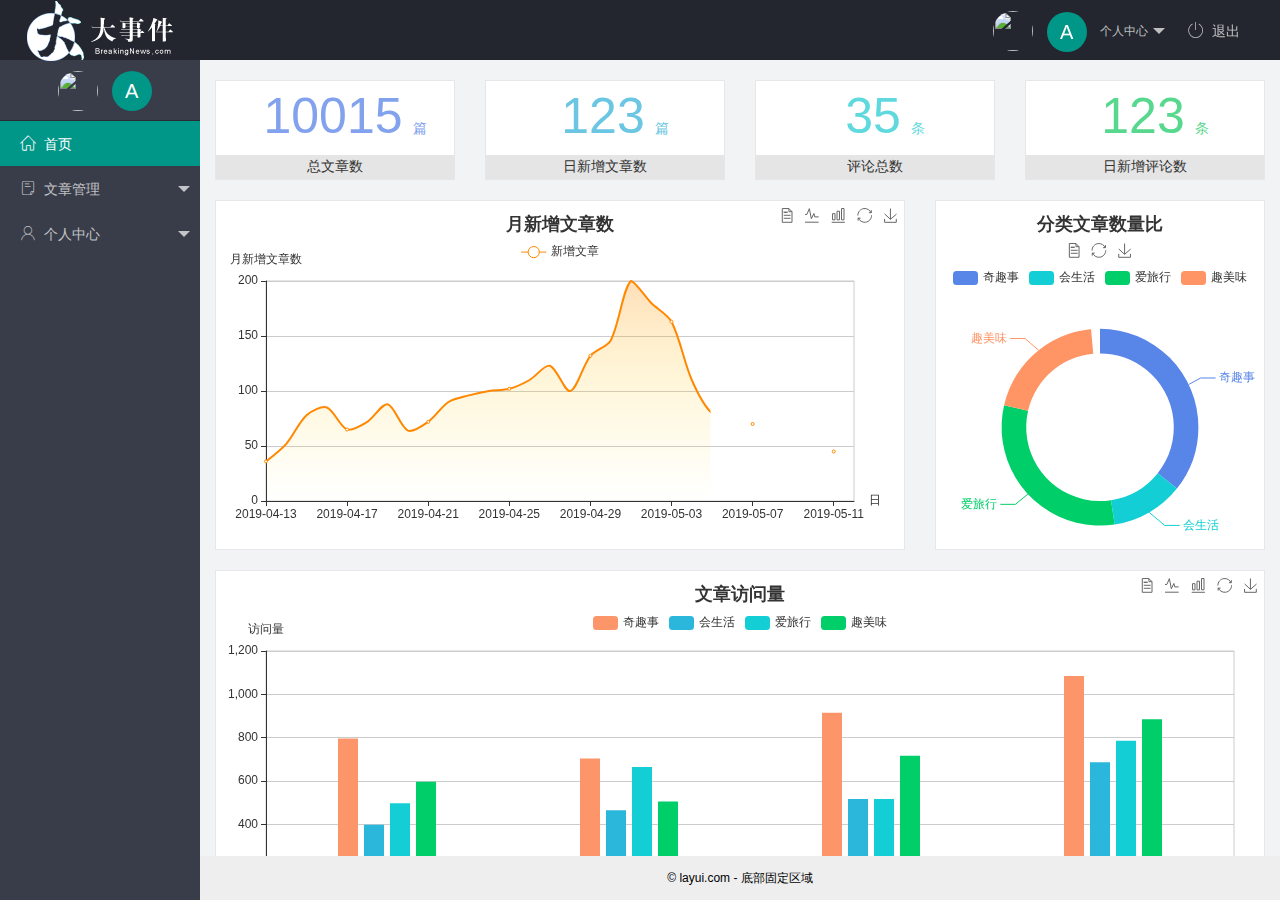
==== commit dac0218a: "用户界面完成" ====
--- a/index.html
+++ b/index.html
@@ -30,9 +30,9 @@
                     </a>
 
                     <dl class="layui-nav-child">
-                        <dd><a href="">基本资料</a></dd>
-                        <dd><a href="">更换头像</a></dd>
-                        <dd><a href="">重置密码</a></dd>
+                        <dd><a href="/user/user.html" target="fm">基本资料</a></dd>
+                        <dd><a href="/user/user_avatar.html" target="fm">更换头像</a></dd>
+                        <dd><a href="/user/user-pwd.html" target="fm">重置密码</a></dd>
                     </dl>
                 </li>
                 <li class="layui-nav-item"><a href="javascript:;" id="btnout">
@@ -75,13 +75,13 @@
                         <a href="javascript:;"><span class="iconfont icon-user"></span>个人中心</a>
                         <dl class="layui-nav-child">
                             <dd>
-                                <a href="javascript:;"><i class="layui-icon layui-icon-app"></i> 基本资料</a>
+                                <a href="/user/user.html" target="fm"><i class="layui-icon layui-icon-app"></i> 基本资料</a>
                             </dd>
                             <dd>
-                                <a href="javascript:;"><i class="layui-icon layui-icon-app"></i> 更换头像</a>
+                                <a href="/user/user_avatar.html" target="fm"><i class="layui-icon layui-icon-app"></i> 更换头像</a>
                             </dd>
                             <dd>
-                                <a href="javascript:;"><i class="layui-icon layui-icon-app"></i> 重置密码</a>
+                                <a href="/user/user-pwd.html" target="fm"><i class="layui-icon layui-icon-app"></i> 重置密码</a>
                             </dd>
                         </dl>
                     </li>
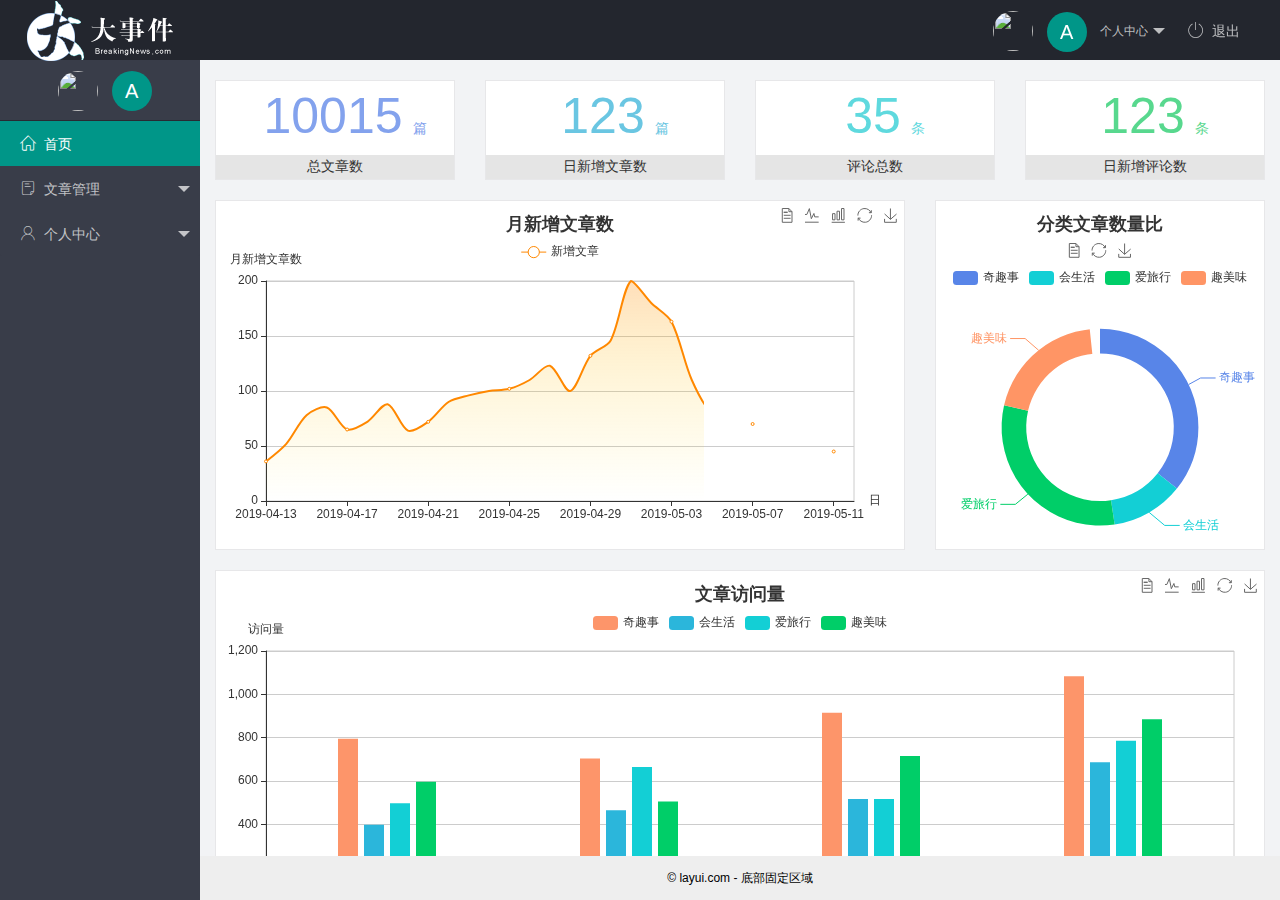
==== commit 1e2aa186: "完成了所有工作" ====
--- a/index.html
+++ b/index.html
@@ -61,13 +61,13 @@
                         <a class="" href="javascript:;"><span class="iconfont icon-16"></span>文章管理</a>
                         <dl class="layui-nav-child">
                             <dd>
-                                <a href="javascript:;"><i class="layui-icon layui-icon-app"></i> 文章类别</a>
+                                <a  href="/article/art_cate.html" target="fm""><i class="layui-icon layui-icon-app"></i> 文章类别</a>
                             </dd>
                             <dd>
-                                <a href="javascript:;"><i class="layui-icon layui-icon-app"></i> 文章列表</a>
+                                <a href="/article/art_list.html" target="fm"><i class="layui-icon layui-icon-app"></i> 文章列表</a>
                             </dd>
                             <dd>
-                                <a href="javascript:;"><i class="layui-icon layui-icon-app"></i> 发布文章</a>
+                                <a href="/article/art_pub.html" target="fm"><i class="layui-icon layui-icon-app"></i> 发布文章</a>
                             </dd>
                         </dl>
                     </li>
